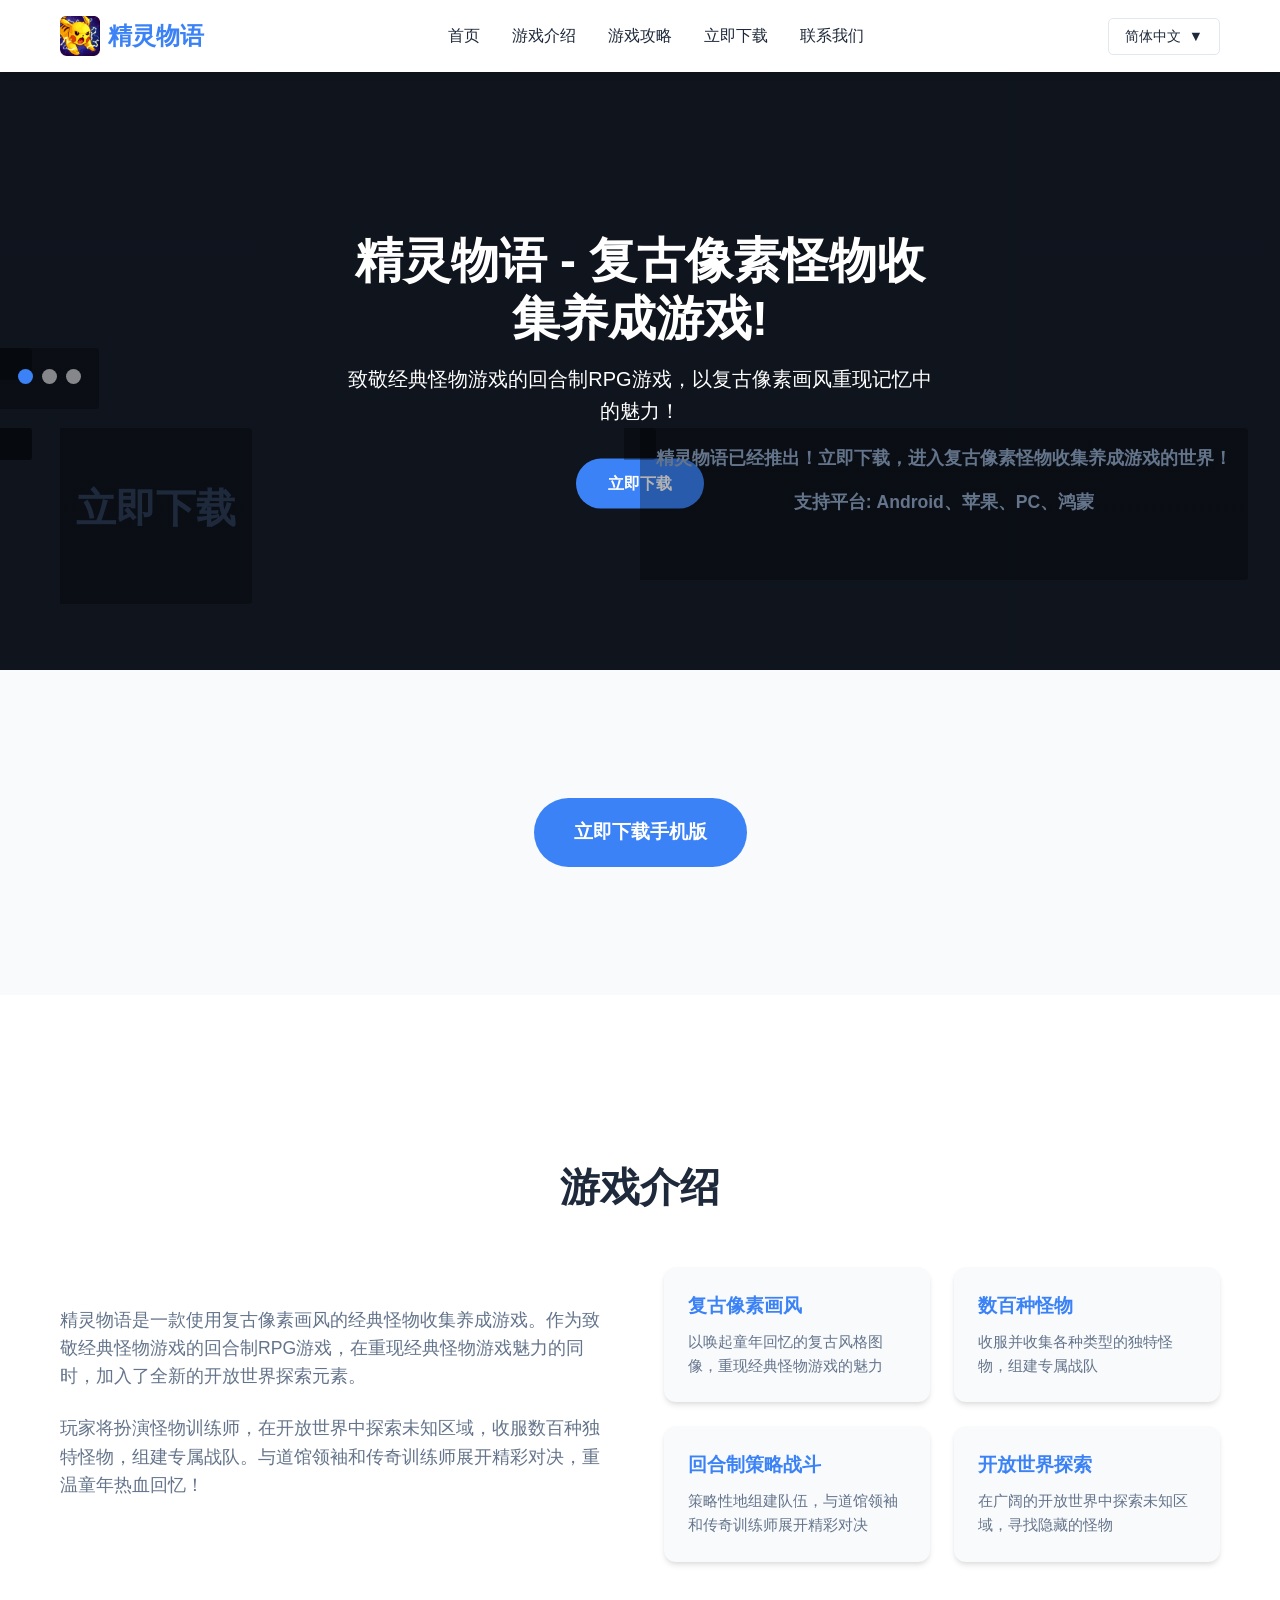
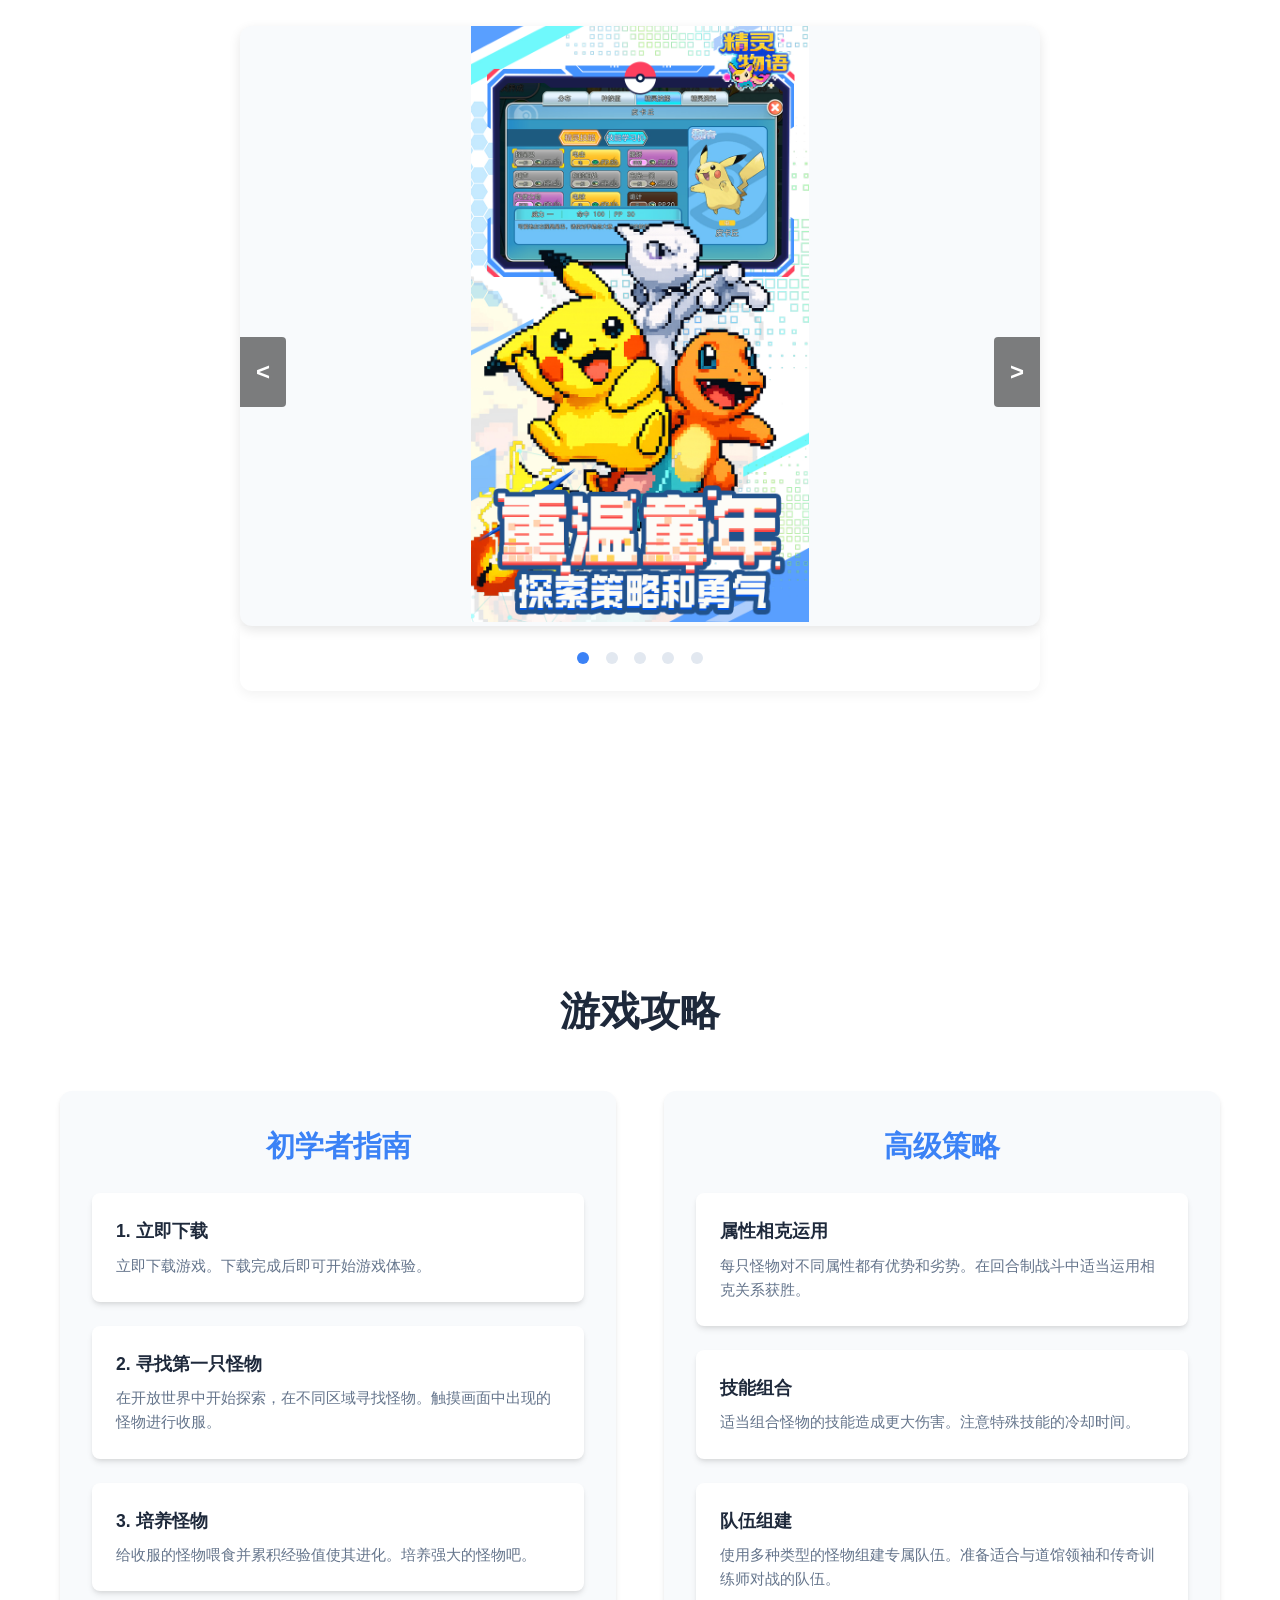
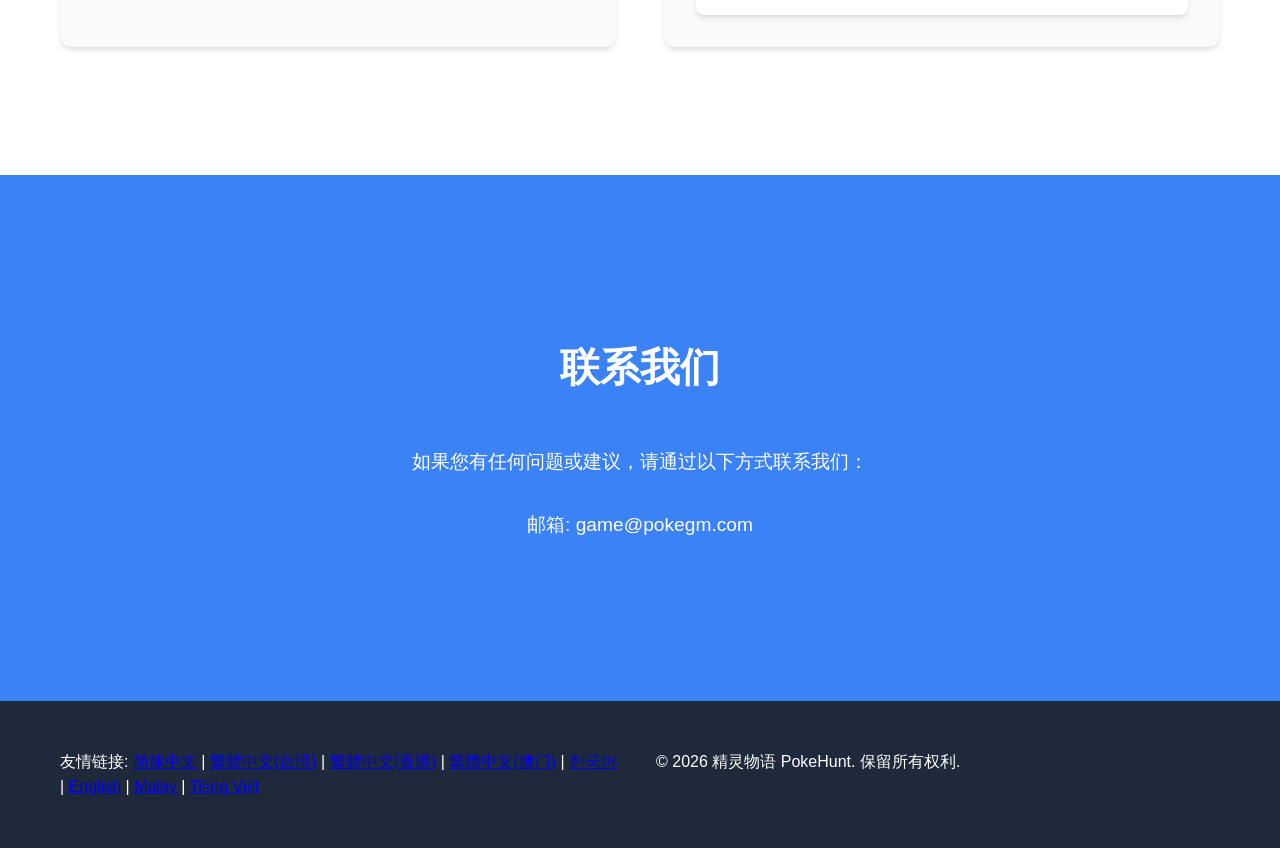
==== index.html @ 8f23a06b "Add files via upload" ====
<!DOCTYPE html>
<html lang="zh-CN">
<head>
    <meta charset="UTF-8">
    <meta name="viewport" content="width=device-width, initial-scale=1.0">
    <title>精灵物语 - 复古像素怪物收集养成游戏 | PokeHunt</title>
    <meta name="description" content="精灵物语(PokeHunt) - 使用复古像素画风的经典怪物收集养成游戏！一款致敬经典的回合制RPG游戏，玩家将扮演怪物训练师，在开放世界中探索未知，收服数百种独特怪物，打造专属战队，并与道馆领袖和传奇训练师展开精彩对决，重温童年热血回忆！">
    <meta name="keywords" content="精灵物语, PokeHunt, 复古像素, 怪物收集, 养成游戏, 开放世界, 道馆, 策略游戏, 游戏攻略, 精灵物语官方网站">
    <meta name="author" content="Pokegm">
    <meta name="robots" content="index, follow">
    <meta property="og:title" content="精灵物语 - 官方网站">
    <meta property="og:description" content="精灵物语(PokeHunt) - 使用复古像素画风的经典怪物收集养成游戏！一款致敬经典的回合制RPG游戏，玩家将扮演怪物训练师，在开放世界中探索未知，收服数百种独特怪物，打造专属战队，并与道馆领袖和传奇训练师展开精彩对决，重温童年热血回忆！">
    <meta property="og:image" content="logo.png">
    <meta property="og:url" content="https://www.pokegm.com">
    <meta property="og:type" content="website">
    <link rel="stylesheet" href="styles.css">
    <link rel="icon" href="logo.png" type="image/png">
</head>
<body>
    <!-- 导航栏 -->
    <nav class="navbar">
        <div class="container">
            <div class="navbar-brand">
            <img src="logo.png" alt="精灵物语 标志" class="logo">
            <h1>精灵物语</h1>
        </div>
            <ul class="navbar-menu">
                <li><a href="#home">首页</a></li>
                <li><a href="#about">游戏介绍</a></li>
                <li><a href="#guide">游戏攻略</a></li>
                <li><a href="#download">立即下载</a></li>
                <li><a href="#contact">联系我们</a></li>
            </ul>
            <div class="language-selector">
                <button onclick="toggleLanguageDropdown()">
                    <span>简体中文</span>
                    <span>▼</span>
                </button>
                <div class="dropdown-content">
                    <a href="https://game.pokegm.com">简体中文</a>
                    <a href="https://taiwan.pokegm.com">繁體中文(台灣)</a>
                    <a href="https://hongkong.pokegm.com">繁體中文(香港)</a>
                    <a href="https://macau.pokegm.com">繁體中文(澳門)</a>
                    <a href="https://korea.pokegm.com">한국어</a>
                    <a href="https://singapore.pokegm.com">English</a>
                    <a href="https://malaysia.pokegm.com">Malay</a>
                    <a href="https://vietnam.pokegm.com">Tiếng Việt</a>
                </div>
            </div>
            <button class="navbar-toggle">
                <span></span>
                <span></span>
                <span></span>
            </button>
        </div>
    </nav>

    <!-- 主横幅 (首页部分) -->
    <section id="home" class="hero">
        <div class="slideshow-container">
            <div class="slide fade">
                <div class="slide-content">
                        <h2>精灵物语 - 复古像素怪物收集养成游戏!</h2>
                        <p>致敬经典怪物游戏的回合制RPG游戏，以复古像素画风重现记忆中的魅力！</p>
                        <a href="https://new.yinyouwl.com/y92.0l108/rxKmUldO6YzewvoRw_1_PA/YBrw.html" class="btn btn-primary">立即下载</a>
                    </div>
            </div>
            <div class="slide fade">
                <div class="slide-content">
                    <h2>开放世界探索与怪物收集!</h2>
                    <p>在广阔的开放世界中探索未知区域，收服数百种独特怪物！</p>
                    <a href="#download" class="btn btn-primary">立即下载</a>
                </div>
            </div>
            <div class="slide fade">
                <div class="slide-content">
                    <h2>挑战道馆领袖与传奇训练师!</h2>
                    <p>组建专属战队，与道馆领袖和传奇训练师展开精彩对决！</p>
                    <a href="#guide" class="btn btn-primary">查看攻略</a>
                </div>
            </div>
            <!-- Next and previous buttons -->
            <a class="prev" onclick="plusSlides(-1)&#10094;</a>
            <a class="next" onclick="plusSlides(1)&#10095;</a>
        </div>
        <!-- The dots/circles -->
        <div style="text-align:center">
            <span class="dot" onclick="currentSlide(1)"></span>
            <span class="dot" onclick="currentSlide(2)"></span>
            <span class="dot" onclick="currentSlide(3)"></span>
        </div>
    </section>

    <!-- 立即下载部分 -->
    <section id="download" class="download">
        <div class="container">
            <h2 class="section-title">立即下载</h2>
            <div class="download-content">
                <div class="download-info">
                    <p>精灵物语已经推出！立即下载，进入复古像素怪物收集养成游戏的世界！</p>
                    <p>支持平台: Android、苹果、PC、鸿蒙</p>

                </div>
                <div class="download-buttons">
                    <a href="https://new.yinyouwl.com/y92.0l108/rxKmUldO6YzewvoRw_1_PA/YBrw.html" class="btn btn-primary btn-large">立即下载手机版</a>
                </div>
            </div>
        </div>
    </section>

    <!-- 游戏介绍部分 -->
    <section id="about" class="about">
        <div class="container">
            <h2 class="section-title">游戏介绍</h2>
            <div class="about-content">
                <div class="about-text">
                    <p>精灵物语是一款使用复古像素画风的经典怪物收集养成游戏。作为致敬经典怪物游戏的回合制RPG游戏，在重现经典怪物游戏魅力的同时，加入了全新的开放世界探索元素。</p>
                    <p>玩家将扮演怪物训练师，在开放世界中探索未知区域，收服数百种独特怪物，组建专属战队。与道馆领袖和传奇训练师展开精彩对决，重温童年热血回忆！</p>
                </div>
                <div class="about-features">
                    <div class="feature">
                        <h3>复古像素画风</h3>
                        <p>以唤起童年回忆的复古风格图像，重现经典怪物游戏的魅力</p>
                    </div>
                    <div class="feature">
                        <h3>数百种怪物</h3>
                        <p>收服并收集各种类型的独特怪物，组建专属战队</p>
                    </div>
                    <div class="feature">
                        <h3>回合制策略战斗</h3>
                        <p>策略性地组建队伍，与道馆领袖和传奇训练师展开精彩对决</p>
                    </div>
                    <div class="feature">
                        <h3>开放世界探索</h3>
                        <p>在广阔的开放世界中探索未知区域，寻找隐藏的怪物</p>
                    </div>
                </div>
            </div>
            <!-- 游戏特色图片幻灯片 -->
            <div class="about-slider">
                <div class="slider-container">
                    <div class="slider-slide fade">
                        <img src="1.jpg" alt="游戏特色图片1" class="slider-image">
                    </div>
                    <div class="slider-slide fade">
                        <img src="2.jpg" alt="游戏特色图片2" class="slider-image">
                    </div>
                    <div class="slider-slide fade">
                        <img src="3f.jpg" alt="游戏特色图片3" class="slider-image">
                    </div>
                    <div class="slider-slide fade">
                        <img src="4.jpg" alt="游戏特色图片4" class="slider-image">
                    </div>
                    <div class="slider-slide fade">
                        <img src="5.jpg" alt="游戏特色图片5" class="slider-image">
                    </div>
                </div>
                <!-- 控制按钮 -->
                <a class="slider-prev" onclick="plusFeatureSlides(-1)">&lt;</a>
                <a class="slider-next" onclick="plusFeatureSlides(1)">&gt;</a>
                <!-- 指示器 -->
                <div class="slider-dots">
                    <span class="slider-dot" onclick="currentFeatureSlide(1)"></span>
                    <span class="slider-dot" onclick="currentFeatureSlide(2)"></span>
                    <span class="slider-dot" onclick="currentFeatureSlide(3)"></span>
                    <span class="slider-dot" onclick="currentFeatureSlide(4)"></span>
                    <span class="slider-dot" onclick="currentFeatureSlide(5)"></span>
                </div>
            </div>
        </div>
    </section>

    <!-- 游戏攻略部分 -->
    <section id="guide" class="guide">
        <div class="container">
            <h2 class="section-title">游戏攻略</h2>
            <div class="guide-content">
                <div class="guide-item">
                    <h3>初学者指南</h3>
                    <div class="guide-steps">
                        <div class="step">
                            <h4>1. 立即下载</h4>
                            <p>立即下载游戏。下载完成后即可开始游戏体验。</p>
                        </div>
                        <div class="step">
                            <h4>2. 寻找第一只怪物</h4>
                            <p>在开放世界中开始探索，在不同区域寻找怪物。触摸画面中出现的怪物进行收服。</p>
                        </div>
                        <div class="step">
                            <h4>3. 培养怪物</h4>
                            <p>给收服的怪物喂食并累积经验值使其进化。培养强大的怪物吧。</p>
                        </div>
                    </div>
                </div>
                <div class="guide-item">
                    <h3>高级策略</h3>
                    <div class="guide-tips">
                    <div class="tip">
                        <h4>属性相克运用</h4>
                        <p>每只怪物对不同属性都有优势和劣势。在回合制战斗中适当运用相克关系获胜。</p>
                    </div>
                    <div class="tip">
                        <h4>技能组合</h4>
                        <p>适当组合怪物的技能造成更大伤害。注意特殊技能的冷却时间。</p>
                    </div>
                    <div class="tip">
                        <h4>队伍组建</h4>
                        <p>使用多种类型的怪物组建专属队伍。准备适合与道馆领袖和传奇训练师对战的队伍。</p>
                    </div>
                </div>
                </div>
            </div>
        </div>
    </section>

    <!-- 联系我们部分 -->
    <section id="contact" class="contact">
        <div class="container">
            <h2 class="section-title">联系我们</h2>
            <div class="contact-content">
                <div class="contact-info">
                    <p>如果您有任何问题或建议，请通过以下方式联系我们：</p>
                    <p>邮箱: game@pokegm.com</p>
                </div>
            </div>
        </div>
    </section>

    <!-- 页脚 -->
    <footer class="footer">
        <div class="container">
            <div class="footer-content">
                <div class="friend-links">
                    <span>友情链接: </span>
                    <a href="https://game.pokegm.com">简体中文</a> | 
                    <a href="https://taiwan.pokegm.com">繁體中文(台湾)</a> | 
                    <a href="https://hongkong.pokegm.com">繁體中文(香港)</a> | 
                    <a href="https://macau.pokegm.com">繁體中文(澳门)</a> | 
                    <a href="https://korea.pokegm.com">한국어</a> | 
                    <a href="https://singapore.pokegm.com">English</a> | 
                    <a href="https://malaysia.pokegm.com">Malay</a> | 
                    <a href="https://vietnam.pokegm.com">Tiếng Việt</a>
                </div>
                <p>&copy; 2026 精灵物语 PokeHunt. 保留所有权利.</p>
            </div>
        </div>
    </footer>

    <script>
    // 轮播图脚本
    let slideIndex = 1;
    showSlides(slideIndex);

    function plusSlides(n) {
        showSlides(slideIndex += n);
    }

    function currentSlide(n) {
        showSlides(slideIndex = n);
    }

    function showSlides(n) {
        let i;
        let slides = document.getElementsByClassName("slide");
        let dots = document.getElementsByClassName("dot");
        if (n > slides.length) {slideIndex = 1}
        if (n < 1) {slideIndex = slides.length}
        for (i = 0; i < slides.length; i++) {
            slides[i].style.display = "none";
        }
        for (i = 0; i < dots.length; i++) {
            dots[i].className = dots[i].className.replace(" active", "");
        }
        slides[slideIndex-1].style.display = "block";
        dots[slideIndex-1].className += " active";
    }

    // 游戏特色图片轮播脚本
    let featureSlideIndex = 1;
    showFeatureSlides(featureSlideIndex);

    function plusFeatureSlides(n) {
        showFeatureSlides(featureSlideIndex += n);
    }

    function currentFeatureSlide(n) {
        showFeatureSlides(featureSlideIndex = n);
    }

    function showFeatureSlides(n) {
        let i;
        let slides = document.getElementsByClassName("slider-slide");
        let dots = document.getElementsByClassName("slider-dot");
        if (n > slides.length) {featureSlideIndex = 1}
        if (n < 1) {featureSlideIndex = slides.length}
        for (i = 0; i < slides.length; i++) {
            slides[i].style.display = "none";
        }
        for (i = 0; i < dots.length; i++) {
            dots[i].className = dots[i].className.replace(" active", "");
        }
        slides[featureSlideIndex-1].style.display = "block";
        dots[featureSlideIndex-1].className += " active";
    }

    // 导航栏响应式菜单
    document.querySelector('.navbar-toggle').addEventListener('click', function() {
        document.querySelector('.navbar-menu').classList.toggle('active');
    });

    // 语言选择器下拉菜单
    function toggleLanguageDropdown() {
        document.querySelector('.language-selector').classList.toggle('active');
    }

    // 点击页面其他地方关闭语言选择器
    window.addEventListener('click', function(event) {
        if (!event.target.closest('.language-selector')) {
            document.querySelector('.language-selector').classList.remove('active');
        }
    });
    </script>
---- styles.css ----
/* 기본 스타일 초기화 */
* {
    margin: 0;
    padding: 0;
    box-sizing: border-box;
}

/* 색상 변수 정의 */
:root {
    --primary-color: #3b82f6;
    --primary-dark: #2563eb;
    --secondary-color: #64748b;
    --light-color: #f8fafc;
    --dark-color: #1e293b;
    --white-color: #ffffff;
    --gray-color: #e2e8f0;
    --shadow: 0 4px 6px -1px rgba(0, 0, 0, 0.1), 0 2px 4px -1px rgba(0, 0, 0, 0.06);
    --shadow-lg: 0 10px 15px -3px rgba(0, 0, 0, 0.1), 0 4px 6px -2px rgba(0, 0, 0, 0.05);
}

/* 기본 레이아웃 */
body {
    font-family: 'Noto Sans KR', -apple-system, BlinkMacSystemFont, 'Segoe UI', Roboto, Oxygen, Ubuntu, Cantarell, sans-serif;
    line-height: 1.6;
    color: var(--dark-color);
    background-color: var(--light-color);
}

.container {
    max-width: 1200px;
    margin: 0 auto;
    padding: 0 20px;
}

/* 네비게이션 바 스타일 */
.navbar {
    background-color: var(--white-color);
    box-shadow: var(--shadow);
    position: fixed;
    top: 0;
    left: 0;
    right: 0;
    z-index: 1000;
    transition: all 0.3s ease;
}

.navbar .container {
    display: flex;
    justify-content: space-between;
    align-items: center;
    padding: 1rem 20px;
}

.navbar-brand {
    display: flex;
    align-items: center;
    gap: 0.5rem;
}

.navbar-brand .logo {
    height: 40px;
    width: auto;
}

.navbar-brand h1 {
    font-size: 1.5rem;
    font-weight: 700;
    color: var(--primary-color);
}

.navbar-menu {
    display: flex;
    list-style: none;
    gap: 2rem;
}

.navbar-menu a {
    text-decoration: none;
    color: var(--dark-color);
    font-weight: 500;
    transition: color 0.3s ease;
}

.navbar-menu a:hover {
    color: var(--primary-color);
}

.navbar-toggle {
    display: none;
    background: none;
    border: none;
    cursor: pointer;
    padding: 0.5rem;
}

.navbar-toggle span {
    display: block;
    width: 25px;
    height: 3px;
    background-color: var(--dark-color);
    margin: 5px 0;
    transition: all 0.3s ease;
}

/* 영웅 영역 (슬라이드쇼) */
.hero {
    margin-top: 70px;
    position: relative;
    height: 600px;
    overflow: hidden;
    background-color: var(--dark-color);
}

.slideshow-container {
    position: relative;
    width: 100%;
    height: 100%;
}

.slide {
    display: none;
    width: 100%;
    height: 100%;
    position: relative;
}

.slide:nth-child(1) {
    background: linear-gradient(rgba(0, 0, 0, 0.5), rgba(0, 0, 0, 0.5)), url('https://via.placeholder.com/1200x600/3b82f6/ffffff?text=포케헌트+게임+배너+1') center/cover no-repeat;
}

.slide:nth-child(2) {
    background: linear-gradient(rgba(0, 0, 0, 0.5), rgba(0, 0, 0, 0.5)), url('https://via.placeholder.com/1200x600/6366f1/ffffff?text=포케헌트+게임+배너+2') center/cover no-repeat;
}

.slide:nth-child(3) {
    background: linear-gradient(rgba(0, 0, 0, 0.5), rgba(0, 0, 0, 0.5)), url('https://via.placeholder.com/1200x600/8b5cf6/ffffff?text=포케헌트+게임+배너+3') center/cover no-repeat;
}

.slide-content {
    position: absolute;
    top: 50%;
    left: 50%;
    transform: translate(-50%, -50%);
    text-align: center;
    color: var(--white-color);
    max-width: 800px;
    padding: 0 20px;
}

.slide-content h2 {
    font-size: 3rem;
    font-weight: 700;
    margin-bottom: 1rem;
    line-height: 1.2;
}

.slide-content p {
    font-size: 1.25rem;
    margin-bottom: 2rem;
}

/* 버튼 스타일 */
.btn {
    display: inline-block;
    padding: 0.75rem 2rem;
    border-radius: 50px;
    font-weight: 600;
    text-decoration: none;
    transition: all 0.3s ease;
    cursor: pointer;
    border: none;
    font-size: 1rem;
}

.btn-primary {
    background-color: var(--primary-color);
    color: var(--white-color);
}

.btn-primary:hover {
    background-color: var(--primary-dark);
    transform: translateY(-2px);
    box-shadow: var(--shadow-lg);
}

/* 슬라이드 제어 버튼 */
.prev, .next {
    cursor: pointer;
    position: absolute;
    top: 50%;
    width: auto;
    padding: 16px;
    margin-top: -22px;
    color: white;
    font-weight: bold;
    font-size: 18px;
    transition: 0.6s ease;
    border-radius: 0 3px 3px 0;
    user-select: none;
    background-color: rgba(0, 0, 0, 0.3);
}

.next {
    right: 0;
    border-radius: 3px 0 0 3px;
}

.prev:hover, .next:hover {
    background-color: rgba(0, 0, 0, 0.8);
}

/* 슬라이드 인디케이터 */
.dot {
    cursor: pointer;
    height: 15px;
    width: 15px;
    margin: 0 2px;
    background-color: rgba(255, 255, 255, 0.5);
    border-radius: 50%;
    display: inline-block;
    transition: background-color 0.6s ease;
    margin-top: -50px;
    position: relative;
    z-index: 10;
}

.active, .dot:hover {
    background-color: var(--primary-color);
}

/* 페이드 인 애니메이션 */
.fade {
    animation-name: fade;
    animation-duration: 1.5s;
}

@keyframes fade {
    from {opacity: .4}
    to {opacity: 1}
}

/* 섹션 제목 */
.section-title {
    text-align: center;
    font-size: 2.5rem;
    font-weight: 700;
    color: var(--dark-color);
    margin-bottom: 3rem;
    padding-top: 2rem;
}

/* 게임 소개 영역 */
.about {
    padding: 8rem 0;
    background-color: var(--white-color);
}

.about-content {
    display: grid;
    grid-template-columns: 1fr 1fr;
    gap: 3rem;
    align-items: center;
}

.about-text p {
    font-size: 1.1rem;
    margin-bottom: 1.5rem;
    color: var(--secondary-color);
}

.about-features {
    display: grid;
    grid-template-columns: 1fr 1fr;
    gap: 1.5rem;
}

.feature {
    background-color: var(--light-color);
    padding: 1.5rem;
    border-radius: 12px;
    box-shadow: var(--shadow);
    transition: transform 0.3s ease, box-shadow 0.3s ease;
}

.feature:hover {
    transform: translateY(-5px);
    box-shadow: var(--shadow-lg);
}

.feature h3 {
    color: var(--primary-color);
    margin-bottom: 0.5rem;
    font-size: 1.2rem;
}

.feature p {
    color: var(--secondary-color);
    font-size: 0.95rem;
}

/* 게임 특색 이미지 슬라이드쇼 */
.about-slider {
    margin-top: 4rem;
    position: relative;
    width: 100%;
    max-width: 800px;
    margin-left: auto;
    margin-right: auto;
}

.slider-container {
    position: relative;
    width: 100%;
    height: auto;
    max-height: 600px;
    overflow: hidden;
    border-radius: 12px;
    box-shadow: 0 4px 12px rgba(0, 0, 0, 0.1);
    background-color: var(--light-color);
    display: flex;
    align-items: center;
    justify-content: center;
}

.slider-slide {
    display: none;
    width: 100%;
    height: auto;
}

.slider-image {
    width: 100%;
    height: auto;
    object-fit: contain;
    transition: transform 0.5s ease;
    max-height: 600px;
}

.slider-slide:hover .slider-image {
    transform: scale(1.02);
}

/* 슬라이드 제어 버튼 -扁平化设计 */
.slider-prev, .slider-next {
    cursor: pointer;
    position: absolute;
    top: 50%;
    width: auto;
    padding: 16px;
    margin-top: -22px;
    color: var(--white-color);
    font-weight: bold;
    font-size: 24px;
    transition: 0.3s ease;
    user-select: none;
    background-color: rgba(0, 0, 0, 0.5);
    border: none;
    border-radius: 0 4px 4px 0;
    outline: none;
}

.slider-next {
    right: 0;
    border-radius: 4px 0 0 4px;
}

.slider-prev:hover, .slider-next:hover {
    background-color: rgba(0, 0, 0, 0.7);
}

/* 인디케이터 -扁平化设计 */
.slider-dots {
    text-align: center;
    padding: 20px;
    background-color: var(--white-color);
    border-radius: 0 0 12px 12px;
    box-shadow: 0 4px 12px rgba(0, 0, 0, 0.05);
}

.slider-dot {
    cursor: pointer;
    height: 12px;
    width: 12px;
    margin: 0 6px;
    background-color: var(--gray-color);
    border-radius: 50%;
    display: inline-block;
    transition: background-color 0.3s ease;
}

.slider-dot.active, .slider-dot:hover {
    background-color: var(--primary-color);
}
/* 예약 영역 */
.download {
    padding: 8rem 0;
    background-color: var(--light-color);
}

.download-content {
    text-align: center;
    max-width: 800px;
    margin: 0 auto;
}

.download-info {
    margin-bottom: 3rem;
}

.download-info p {
    font-size: 1.1rem;
    color: var(--secondary-color);
    margin-bottom: 1rem;
    line-height: 1.6;
}

.download-buttons {
    display: flex;
    gap: 2rem;
    justify-content: center;
    flex-wrap: wrap;
}

.btn-large {
    padding: 1.2rem 2.5rem;
    font-size: 1.2rem;
}

/* 게임 가이드 영역 */
.guide {
    padding: 8rem 0;
    background-color: var(--white-color);
}

.guide-content {
    display: grid;
    grid-template-columns: 1fr 1fr;
    gap: 3rem;
}

.guide-item {
    background-color: var(--light-color);
    padding: 2rem;
    border-radius: 12px;
    box-shadow: var(--shadow);
}

.guide-item h3 {
    color: var(--primary-color);
    margin-bottom: 1.5rem;
    font-size: 1.8rem;
    text-align: center;
}

.guide-steps, .guide-tips {
    display: flex;
    flex-direction: column;
    gap: 1.5rem;
}

.step, .tip {
    background-color: var(--white-color);
    padding: 1.5rem;
    border-radius: 8px;
    box-shadow: var(--shadow);
}

.step h4, .tip h4 {
    color: var(--dark-color);
    margin-bottom: 0.5rem;
    font-size: 1.1rem;
}

.step p, .tip p {
    color: var(--secondary-color);
    font-size: 0.95rem;
}

/* 연락 정보 영역 */
.contact {
    padding: 8rem 0;
    background-color: var(--primary-color);
    color: var(--white-color);
    text-align: center;
}

.contact .section-title {
    color: var(--white-color);
}

.contact-info p {
    font-size: 1.2rem;
    margin-bottom: 2rem;
}

.contact-email {
    display: inline-block;
    font-size: 1.5rem;
    font-weight: 600;
    color: var(--white-color);
    text-decoration: none;
    background-color: rgba(255, 255, 255, 0.2);
    padding: 1rem 2rem;
    border-radius: 50px;
    transition: all 0.3s ease;
}

.contact-email:hover {
    background-color: rgba(255, 255, 255, 0.3);
    transform: translateY(-2px);
    box-shadow: var(--shadow-lg);
}

/* 푸터 스타일 */
.footer {
    background-color: var(--dark-color);
    color: var(--white-color);
    padding: 3rem 0 1rem;
}

.footer-content {
    display: grid;
    grid-template-columns: repeat(auto-fit, minmax(200px, 1fr));
    gap: 2rem;
    margin-bottom: 2rem;
}

.footer-logo {
    display: flex;
    align-items: center;
    gap: 0.5rem;
    margin-bottom: 1rem;
}

.footer-logo .logo {
    height: 40px;
    width: auto;
}

.footer-logo h3 {
    font-size: 1.5rem;
    font-weight: 700;
    color: var(--white-color);
}

.footer-links {
    display: flex;
    flex-direction: column;
    gap: 0.5rem;
}

.footer-links a {
    color: rgba(255, 255, 255, 0.7);
    text-decoration: none;
    transition: color 0.3s ease;
}

.footer-links a:hover {
    color: var(--primary-color);
}

.footer-copyright {
    text-align: center;
    padding-top: 2rem;
    border-top: 1px solid rgba(255, 255, 255, 0.1);
    color: rgba(255, 255, 255, 0.5);
    font-size: 0.9rem;
}

/* 반응형 디자인 */
@media (max-width: 1024px) {
    .about-content,
    .guide-content {
        grid-template-columns: 1fr;
    }
    
    .slide-content h2 {
        font-size: 2.5rem;
    }
}

@media (max-width: 768px) {
    .navbar-menu {
        position: fixed;
        top: 70px;
        left: -100%;
        flex-direction: column;
        background-color: var(--white-color);
        width: 100%;
        text-align: center;
        transition: 0.3s;
        box-shadow: var(--shadow-lg);
        padding: 2rem 0;
    }
    
    .navbar-menu.active {
        left: 0;
    }
    
    .navbar-toggle {
        display: block;
    }
    
    .hero {
        height: 500px;
        margin-top: 70px;
    }
    
    .slide-content h2 {
        font-size: 2rem;
    }
    
    .slide-content p {
        font-size: 1rem;
    }
    
    .section-title {
        font-size: 2rem;
    }
    
    .about,
    .gallery,
    .guide,
    .contact {
        padding: 6rem 0;
    }
    
    .about-features {
        grid-template-columns: 1fr;
    }
    
    .gallery-grid {
        grid-template-columns: repeat(auto-fit, minmax(250px, 1fr));
        gap: 1.5rem;
    }
    
    /* 슬라이드 반응형 디자인 */
    .slider-container {
        max-height: 400px;
    }
    
    .slider-image {
        max-height: 400px;
    }
    
    .slider-prev, .slider-next {
        font-size: 20px;
        padding: 12px;
    }
    
    .slider-dot {
        height: 10px;
        width: 10px;
    }
}

@media (max-width: 480px) {
    .navbar-brand h1 {
        font-size: 1.2rem;
    }
    
    /* 작은 화면에서의 슬라이드 반응형 디자인 */
    .slider-container {
        max-height: 300px;
    }
    
    .slider-image {
        max-height: 300px;
    }
    
    .slider-prev, .slider-next {
        font-size: 18px;
        padding: 10px;
    }
    
    .slider-dots {
        padding: 15px;
    }
    
    .slider-dot {
        height: 8px;
        width: 8px;
        margin: 0 4px;
    }
    
    .hero {
        height: 400px;
    }
    
    .slide-content h2 {
        font-size: 1.5rem;
    }
    
    .btn {
        padding: 0.6rem 1.5rem;
        font-size: 0.9rem;
    }
    
    .section-title {
        font-size: 1.8rem;
    }
    
    .about,
    .gallery,
    .guide,
    .contact {
        padding: 5rem 0;
    }
    
    .contact-email {
        font-size: 1.2rem;
        padding: 0.8rem 1.5rem;
    }
}

/* 语言选择器样式 */
.language-selector {
    position: relative;
    display: inline-block;
}

.language-selector button {
    background-color: transparent;
    color: var(--dark-color);
    border: 1px solid var(--gray-color);
    padding: 0.5rem 1rem;
    border-radius: 5px;
    cursor: pointer;
    display: flex;
    align-items: center;
    gap: 0.5rem;
    font-size: 0.9rem;
    transition: all 0.3s ease;
}

.language-selector button:hover {
    background-color: var(--light-color);
    border-color: var(--primary-color);
}

.language-selector .dropdown-content {
    display: none;
    position: absolute;
    right: 0;
    background-color: var(--white-color);
    min-width: 200px;
    box-shadow: var(--shadow-lg);
    border-radius: 5px;
    z-index: 1001;
    margin-top: 0.5rem;
}

.language-selector .dropdown-content a {
    color: var(--dark-color);
    padding: 0.75rem 1rem;
    text-decoration: none;
    display: block;
    font-size: 0.9rem;
    transition: all 0.3s ease;
}

.language-selector .dropdown-content a:hover {
    background-color: var(--light-color);
    color: var(--primary-color);
}

.language-selector.active .dropdown-content {
    display: block;
}

/* 移动端语言选择器样式 */
@media (max-width: 768px) {
    .language-selector {
        margin-bottom: 1rem;
    }
    
    .language-selector .dropdown-content {
        position: static;
        min-width: 100%;
        box-shadow: none;
        border: 1px solid var(--gray-color);
    }
}
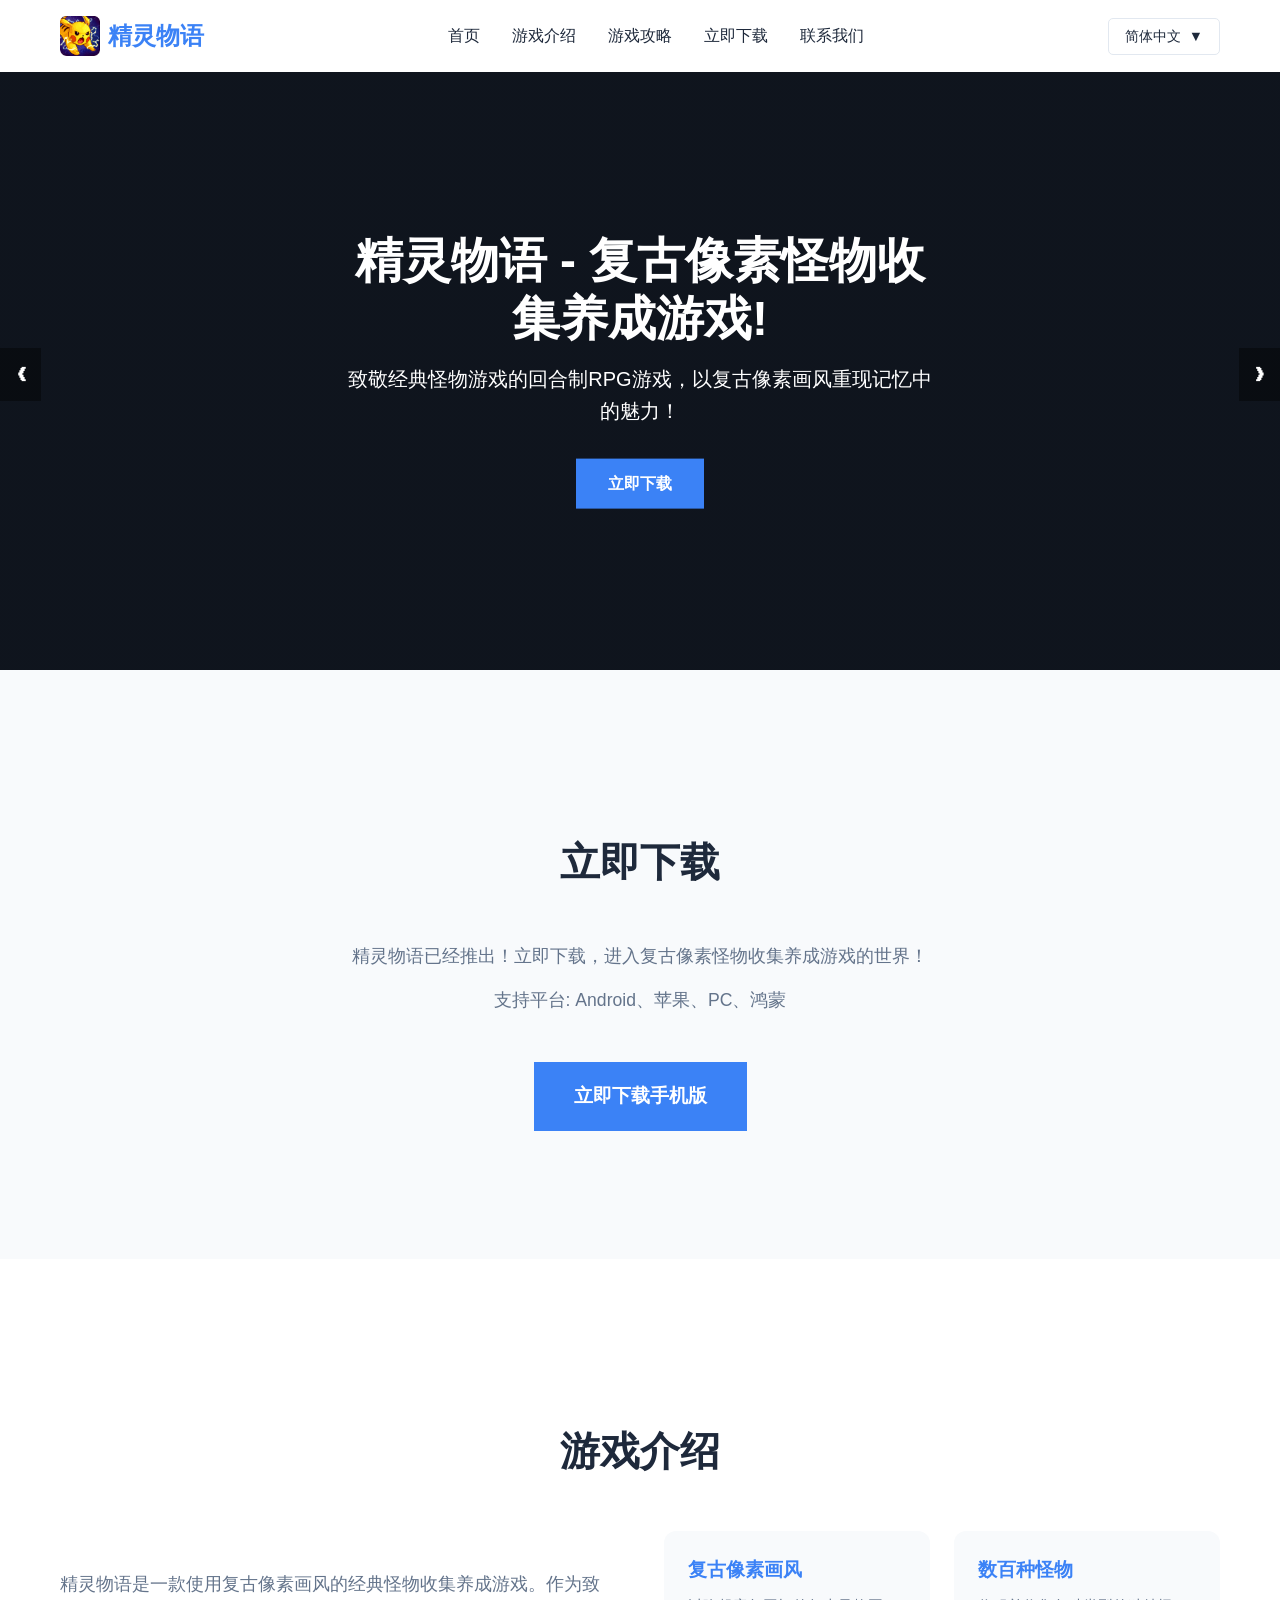
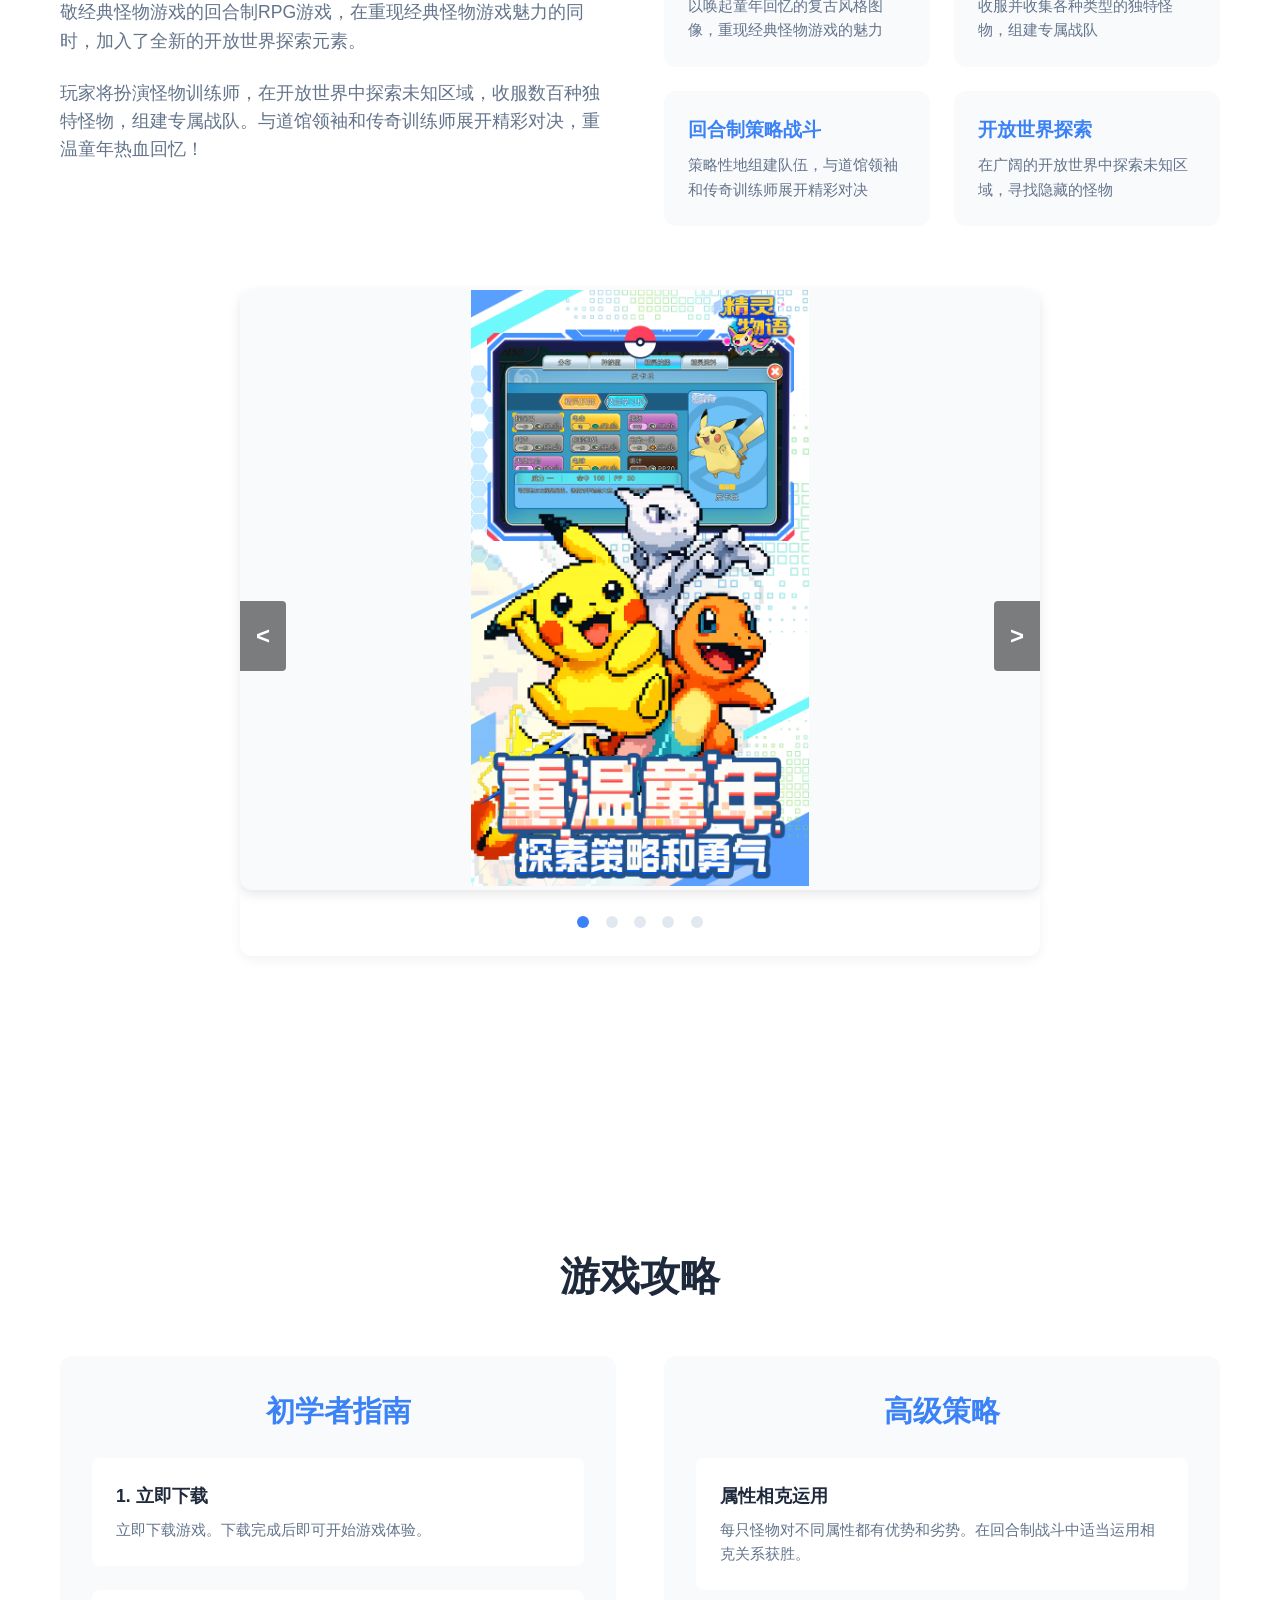
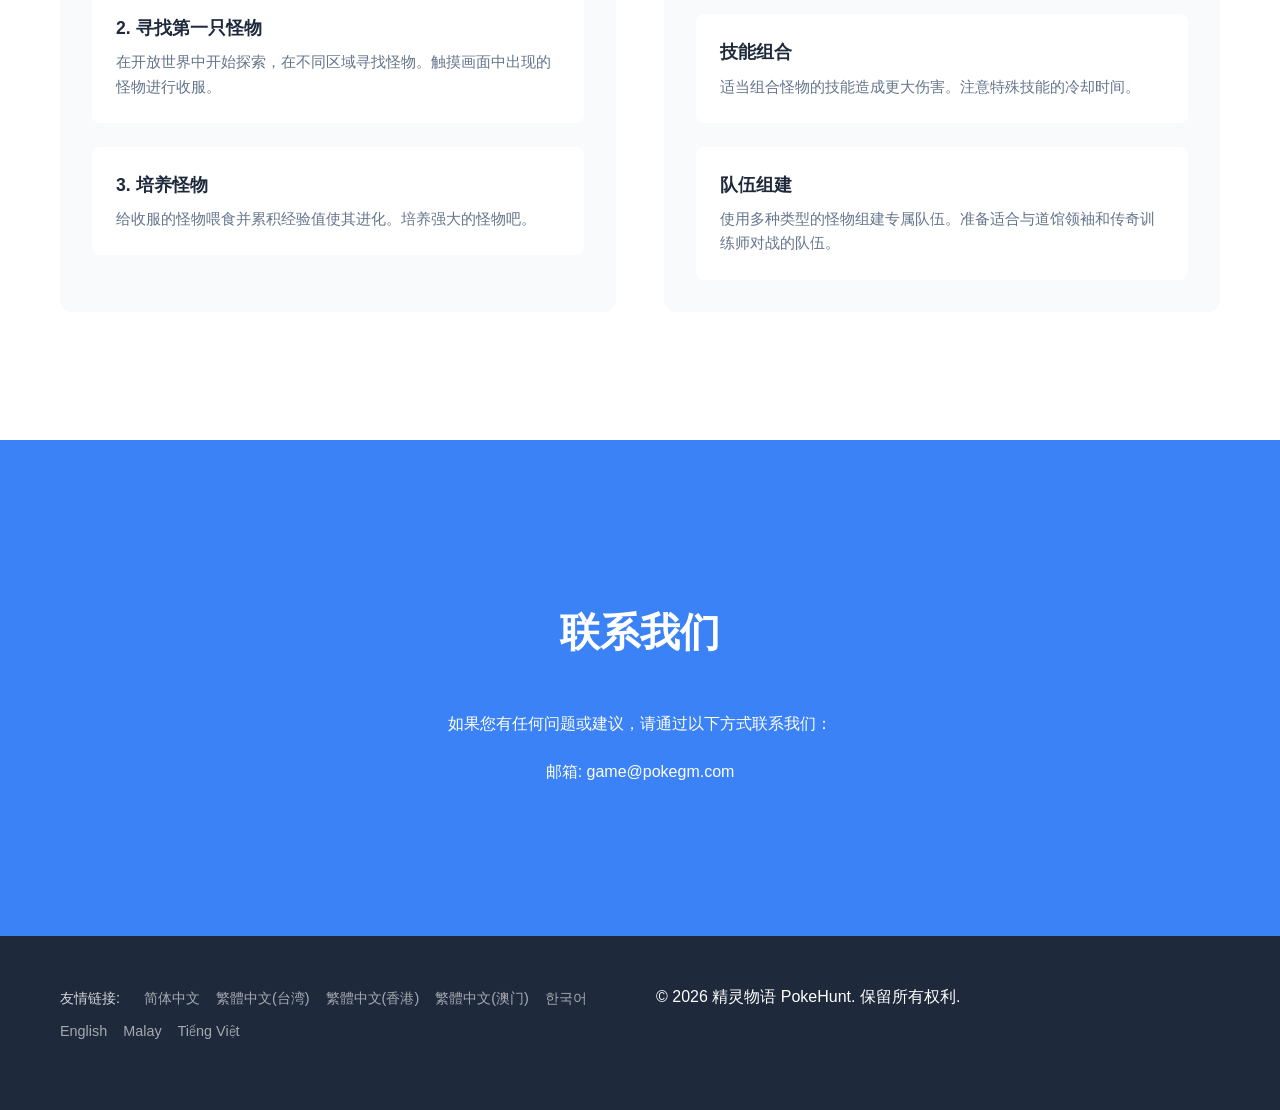
==== commit 1b79f3fc: "Add files via upload" ====
--- a/index.html
+++ b/index.html
@@ -60,10 +60,10 @@
         <div class="slideshow-container">
             <div class="slide fade">
                 <div class="slide-content">
-                        <h2>精灵物语 - 复古像素怪物收集养成游戏!</h2>
-                        <p>致敬经典怪物游戏的回合制RPG游戏，以复古像素画风重现记忆中的魅力！</p>
-                        <a href="https://new.yinyouwl.com/y92.0l108/rxKmUldO6YzewvoRw_1_PA/YBrw.html" class="btn btn-primary">立即下载</a>
-                    </div>
+                    <h2>精灵物语 - 复古像素怪物收集养成游戏!</h2>
+                    <p>致敬经典怪物游戏的回合制RPG游戏，以复古像素画风重现记忆中的魅力！</p>
+                    <a href="https://new.yinyouwl.com/y92.0l108/rxKmUldO6YzewvoRw_1_PA/YBrw.html" class="btn btn-primary">立即下载</a>
+                </div>
             </div>
             <div class="slide fade">
                 <div class="slide-content">
@@ -80,8 +80,8 @@
                 </div>
             </div>
             <!-- Next and previous buttons -->
-            <a class="prev" onclick="plusSlides(-1)&#10094;</a>
-            <a class="next" onclick="plusSlides(1)&#10095;</a>
+            <a class="prev" onclick="plusSlides(-1)">&#10094;</a>
+            <a class="next" onclick="plusSlides(1)">&#10095;</a>
         </div>
         <!-- The dots/circles -->
         <div style="text-align:center">
@@ -232,13 +232,13 @@
             <div class="footer-content">
                 <div class="friend-links">
                     <span>友情链接: </span>
-                    <a href="https://game.pokegm.com">简体中文</a> | 
-                    <a href="https://taiwan.pokegm.com">繁體中文(台湾)</a> | 
-                    <a href="https://hongkong.pokegm.com">繁體中文(香港)</a> | 
-                    <a href="https://macau.pokegm.com">繁體中文(澳门)</a> | 
-                    <a href="https://korea.pokegm.com">한국어</a> | 
-                    <a href="https://singapore.pokegm.com">English</a> | 
-                    <a href="https://malaysia.pokegm.com">Malay</a> | 
+                    <a href="https://game.pokegm.com">简体中文</a>
+                    <a href="https://taiwan.pokegm.com">繁體中文(台湾)</a>
+                    <a href="https://hongkong.pokegm.com">繁體中文(香港)</a>
+                    <a href="https://macau.pokegm.com">繁體中文(澳门)</a>
+                    <a href="https://korea.pokegm.com">한국어</a>
+                    <a href="https://singapore.pokegm.com">English</a>
+                    <a href="https://malaysia.pokegm.com">Malay</a>
                     <a href="https://vietnam.pokegm.com">Tiếng Việt</a>
                 </div>
                 <p>&copy; 2026 精灵物语 PokeHunt. 保留所有权利.</p>
--- a/styles.css
+++ b/styles.css
@@ -14,8 +14,8 @@
     --dark-color: #1e293b;
     --white-color: #ffffff;
     --gray-color: #e2e8f0;
-    --shadow: 0 4px 6px -1px rgba(0, 0, 0, 0.1), 0 2px 4px -1px rgba(0, 0, 0, 0.06);
-    --shadow-lg: 0 10px 15px -3px rgba(0, 0, 0, 0.1), 0 4px 6px -2px rgba(0, 0, 0, 0.05);
+    --shadow: none;
+    --shadow-lg: none;
 }
 
 /* 기본 레이아웃 */
@@ -35,13 +35,12 @@
 /* 네비게이션 바 스타일 */
 .navbar {
     background-color: var(--white-color);
-    box-shadow: var(--shadow);
     position: fixed;
     top: 0;
     left: 0;
     right: 0;
     z-index: 1000;
-    transition: all 0.3s ease;
+    transition: background-color 0.3s ease;
 }
 
 .navbar .container {
@@ -163,10 +162,9 @@
 .btn {
     display: inline-block;
     padding: 0.75rem 2rem;
-    border-radius: 50px;
+    border-radius: 0;
     font-weight: 600;
     text-decoration: none;
-    transition: all 0.3s ease;
     cursor: pointer;
     border: none;
     font-size: 1rem;
@@ -175,12 +173,11 @@
 .btn-primary {
     background-color: var(--primary-color);
     color: var(--white-color);
+    transition: background-color 0.3s ease;
 }
 
 .btn-primary:hover {
     background-color: var(--primary-dark);
-    transform: translateY(-2px);
-    box-shadow: var(--shadow-lg);
 }
 
 /* 슬라이드 제어 버튼 */
@@ -189,39 +186,40 @@
     position: absolute;
     top: 50%;
     width: auto;
-    padding: 16px;
+    padding: 12px 16px;
     margin-top: -22px;
     color: white;
     font-weight: bold;
     font-size: 18px;
-    transition: 0.6s ease;
-    border-radius: 0 3px 3px 0;
+    transition: background-color 0.3s ease;
+    border-radius: 0;
     user-select: none;
-    background-color: rgba(0, 0, 0, 0.3);
+    background-color: rgba(0, 0, 0, 0.4);
+    border: none;
 }
 
 .next {
     right: 0;
-    border-radius: 3px 0 0 3px;
 }
 
 .prev:hover, .next:hover {
-    background-color: rgba(0, 0, 0, 0.8);
+    background-color: rgba(0, 0, 0, 0.6);
 }
 
 /* 슬라이드 인디케이터 */
 .dot {
     cursor: pointer;
-    height: 15px;
-    width: 15px;
-    margin: 0 2px;
-    background-color: rgba(255, 255, 255, 0.5);
+    height: 12px;
+    width: 12px;
+    margin: 0 4px;
+    background-color: rgba(255, 255, 255, 0.6);
     border-radius: 50%;
     display: inline-block;
-    transition: background-color 0.6s ease;
+    transition: background-color 0.3s ease;
     margin-top: -50px;
     position: relative;
     z-index: 10;
+    border: none;
 }
 
 .active, .dot:hover {
@@ -489,26 +487,25 @@
 }
 
 .contact-info p {
-    font-size: 1.2rem;
-    margin-bottom: 2rem;
+    font-size: 1rem;
+    margin-bottom: 1.5rem;
+    line-height: 1.5;
 }
 
 .contact-email {
     display: inline-block;
-    font-size: 1.5rem;
+    font-size: 1.1rem;
     font-weight: 600;
     color: var(--white-color);
     text-decoration: none;
     background-color: rgba(255, 255, 255, 0.2);
-    padding: 1rem 2rem;
+    padding: 0.8rem 1.5rem;
     border-radius: 50px;
-    transition: all 0.3s ease;
+    transition: background-color 0.3s ease;
 }
 
 .contact-email:hover {
     background-color: rgba(255, 255, 255, 0.3);
-    transform: translateY(-2px);
-    box-shadow: var(--shadow-lg);
 }
 
 /* 푸터 스타일 */
@@ -543,10 +540,31 @@
     color: var(--white-color);
 }
 
-.footer-links {
+.friend-links {
     display: flex;
-    flex-direction: column;
-    gap: 0.5rem;
+    align-items: center;
+    flex-wrap: wrap;
+    gap: 0.2rem 1rem;
+    margin-bottom: 1rem;
+}
+
+.friend-links span {
+    color: rgba(255, 255, 255, 0.8);
+    font-size: 0.9rem;
+    margin-right: 0.5rem;
+}
+
+.friend-links a {
+    color: rgba(255, 255, 255, 0.6);
+    text-decoration: none;
+    font-size: 0.9rem;
+    padding: 0.2rem 0;
+    position: relative;
+    transition: color 0.3s ease;
+}
+
+.friend-links a:hover {
+    color: var(--primary-color);
 }
 
 .footer-links a {
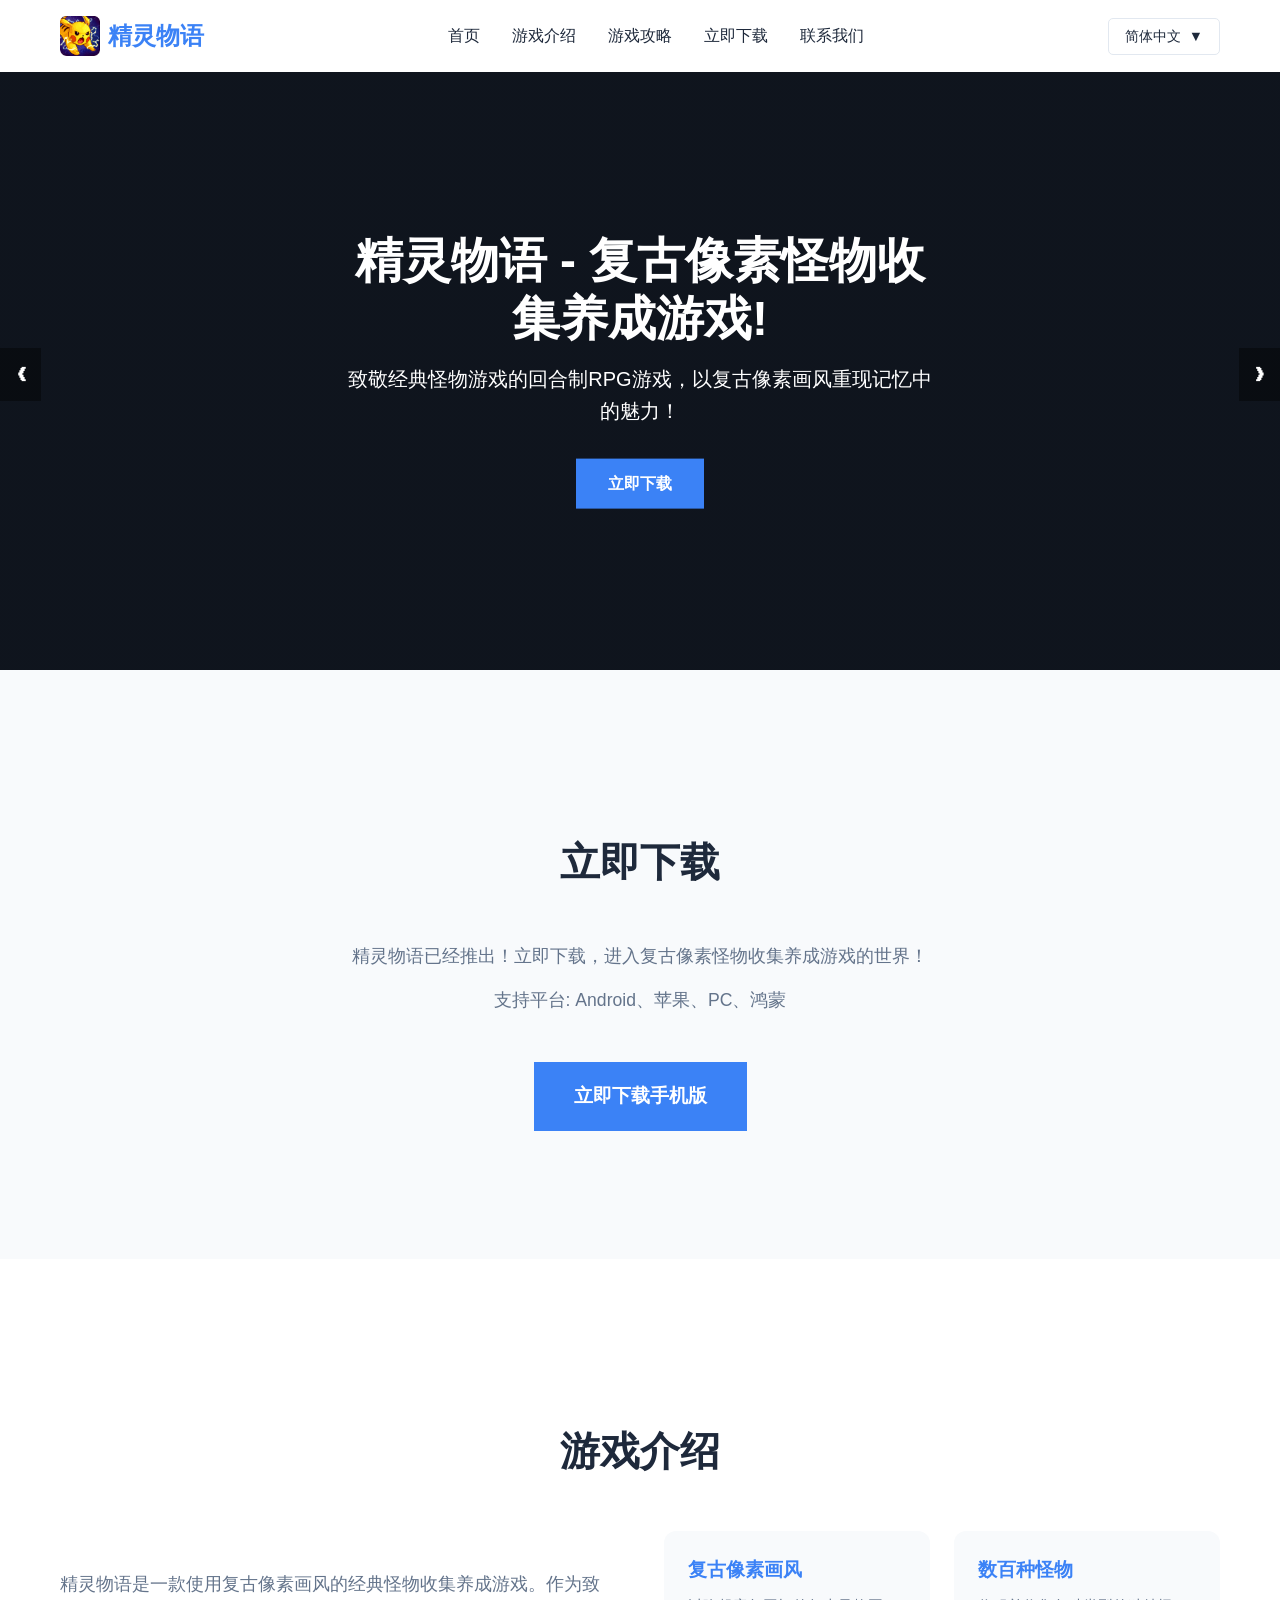
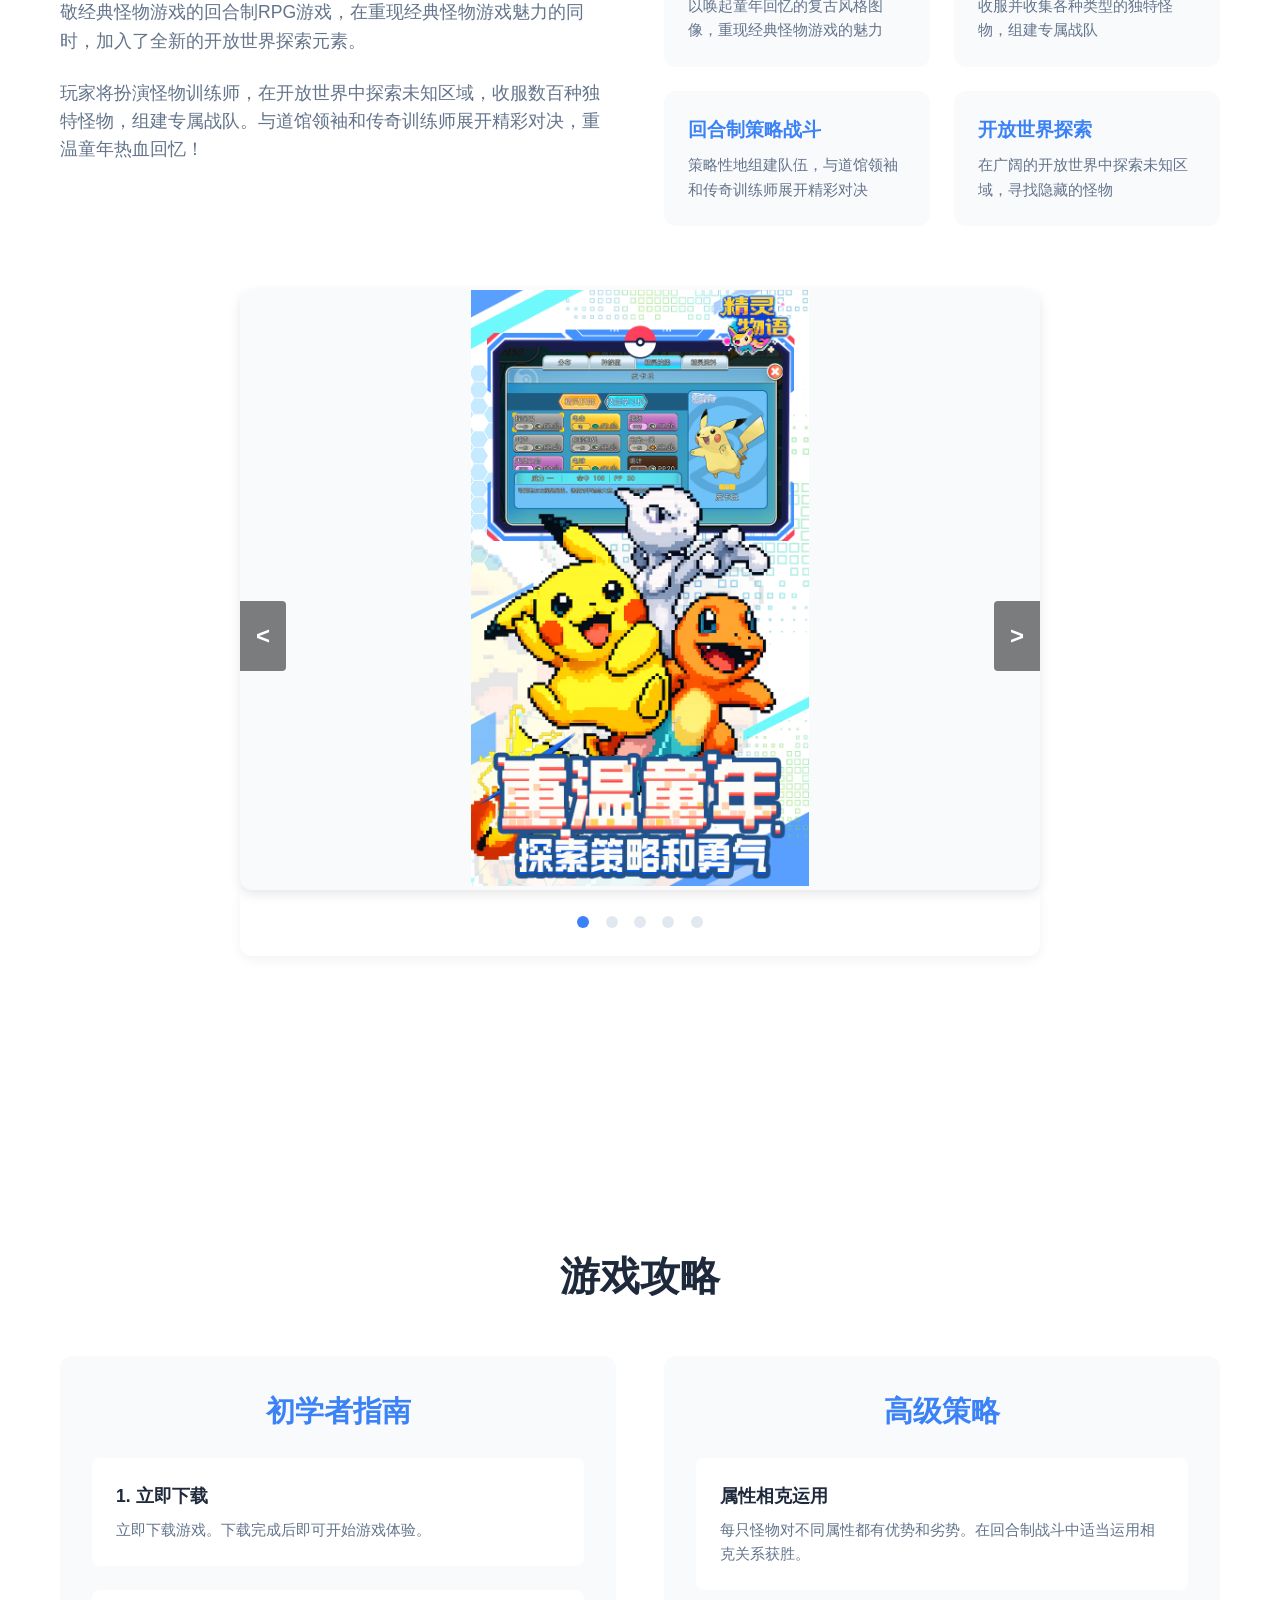
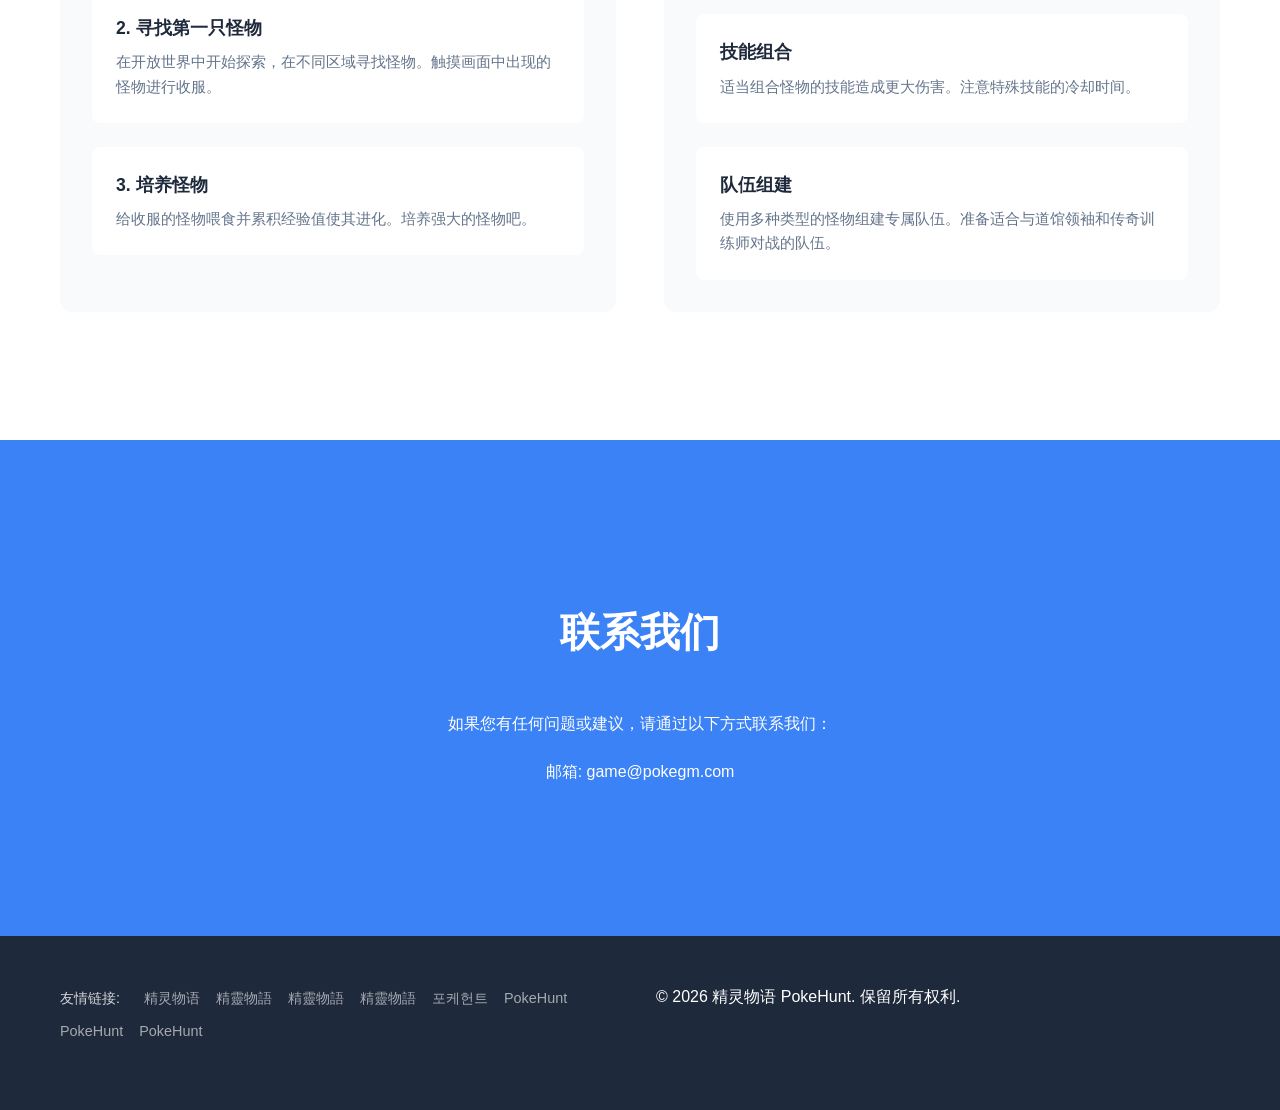
==== commit 8bcd2c32: "Add files via upload" ====
--- a/index.html
+++ b/index.html
@@ -232,14 +232,14 @@
             <div class="footer-content">
                 <div class="friend-links">
                     <span>友情链接: </span>
-                    <a href="https://game.pokegm.com">简体中文</a>
-                    <a href="https://taiwan.pokegm.com">繁體中文(台湾)</a>
-                    <a href="https://hongkong.pokegm.com">繁體中文(香港)</a>
-                    <a href="https://macau.pokegm.com">繁體中文(澳门)</a>
-                    <a href="https://korea.pokegm.com">한국어</a>
-                    <a href="https://singapore.pokegm.com">English</a>
-                    <a href="https://malaysia.pokegm.com">Malay</a>
-                    <a href="https://vietnam.pokegm.com">Tiếng Việt</a>
+                    <a href="https://game.pokegm.com">精灵物语</a>
+                    <a href="https://taiwan.pokegm.com">精靈物語</a>
+                    <a href="https://hongkong.pokegm.com">精靈物語</a>
+                    <a href="https://macau.pokegm.com">精靈物語</a>
+                    <a href="https://korea.pokegm.com">포케헌트</a>
+                    <a href="https://singapore.pokegm.com">PokeHunt</a>
+                    <a href="https://malaysia.pokegm.com">PokeHunt</a>
+                    <a href="https://vietnam.pokegm.com">PokeHunt</a>
                 </div>
                 <p>&copy; 2026 精灵物语 PokeHunt. 保留所有权利.</p>
             </div>
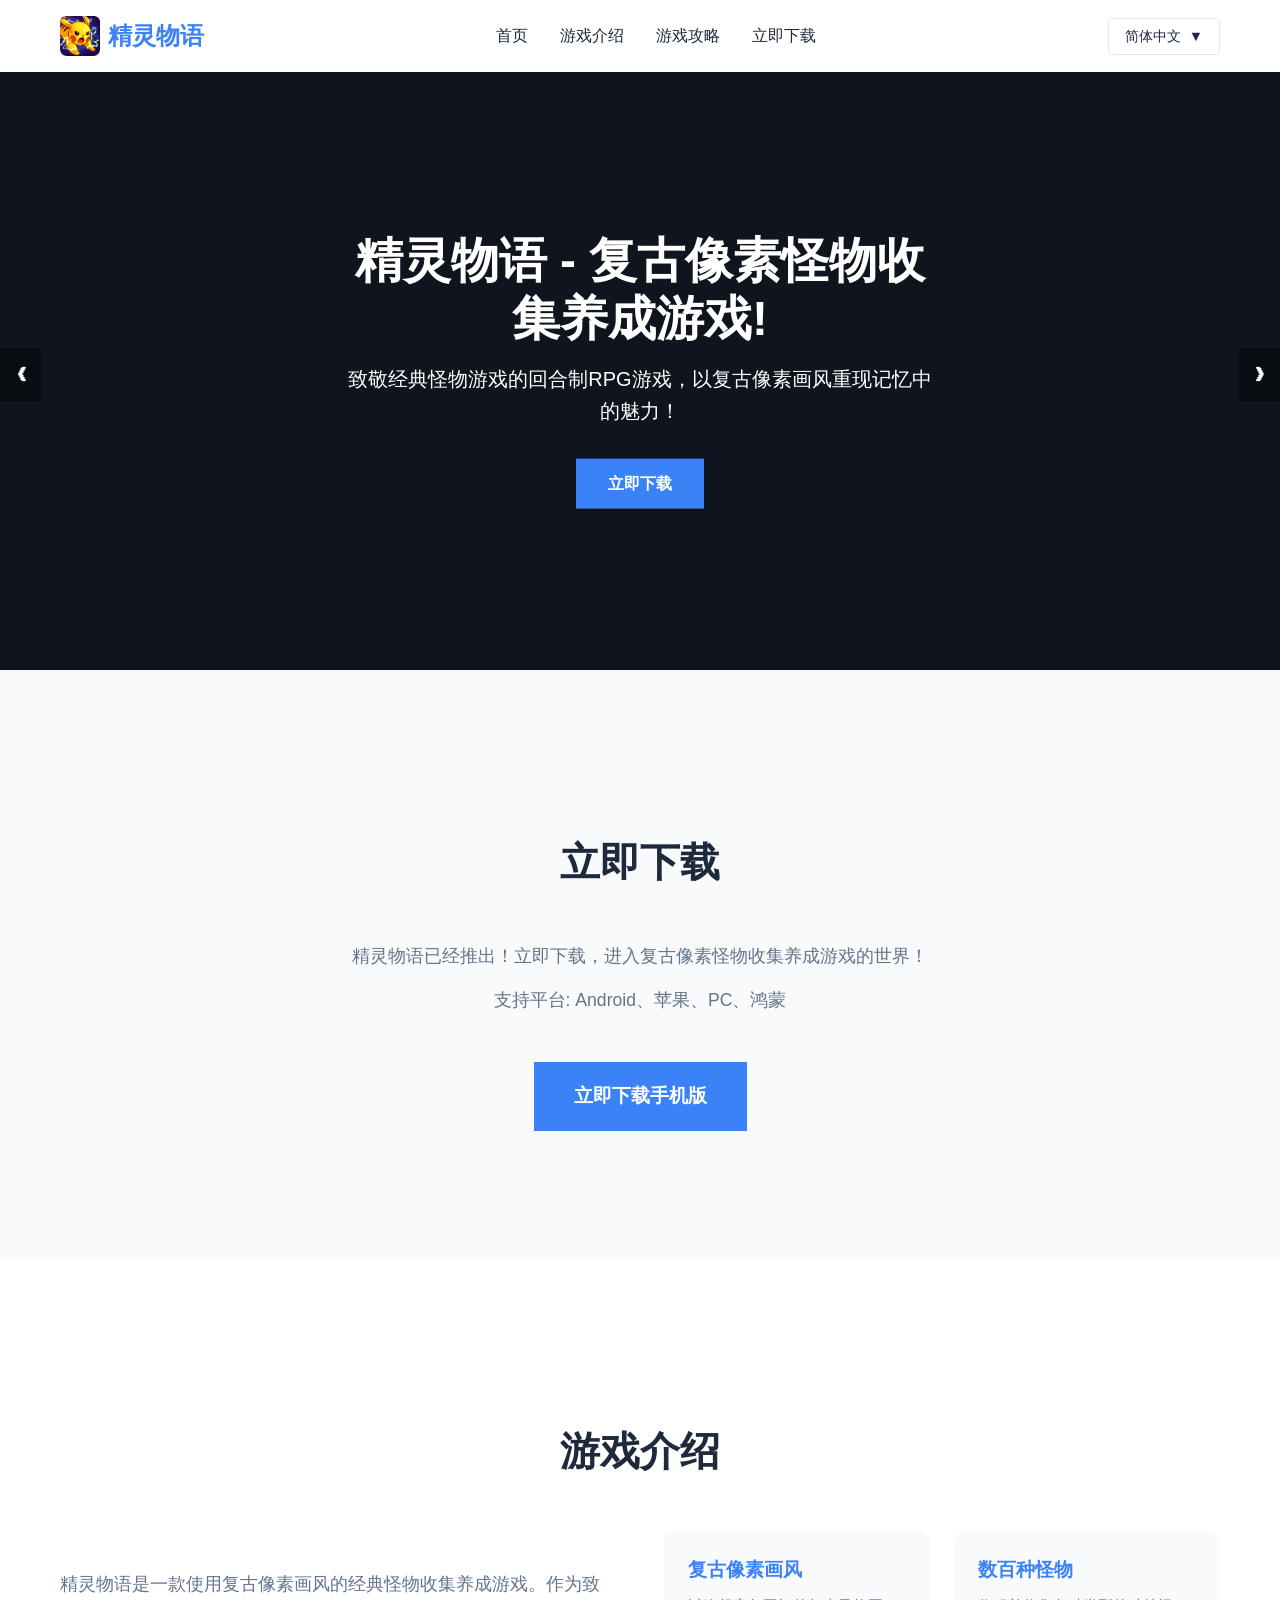
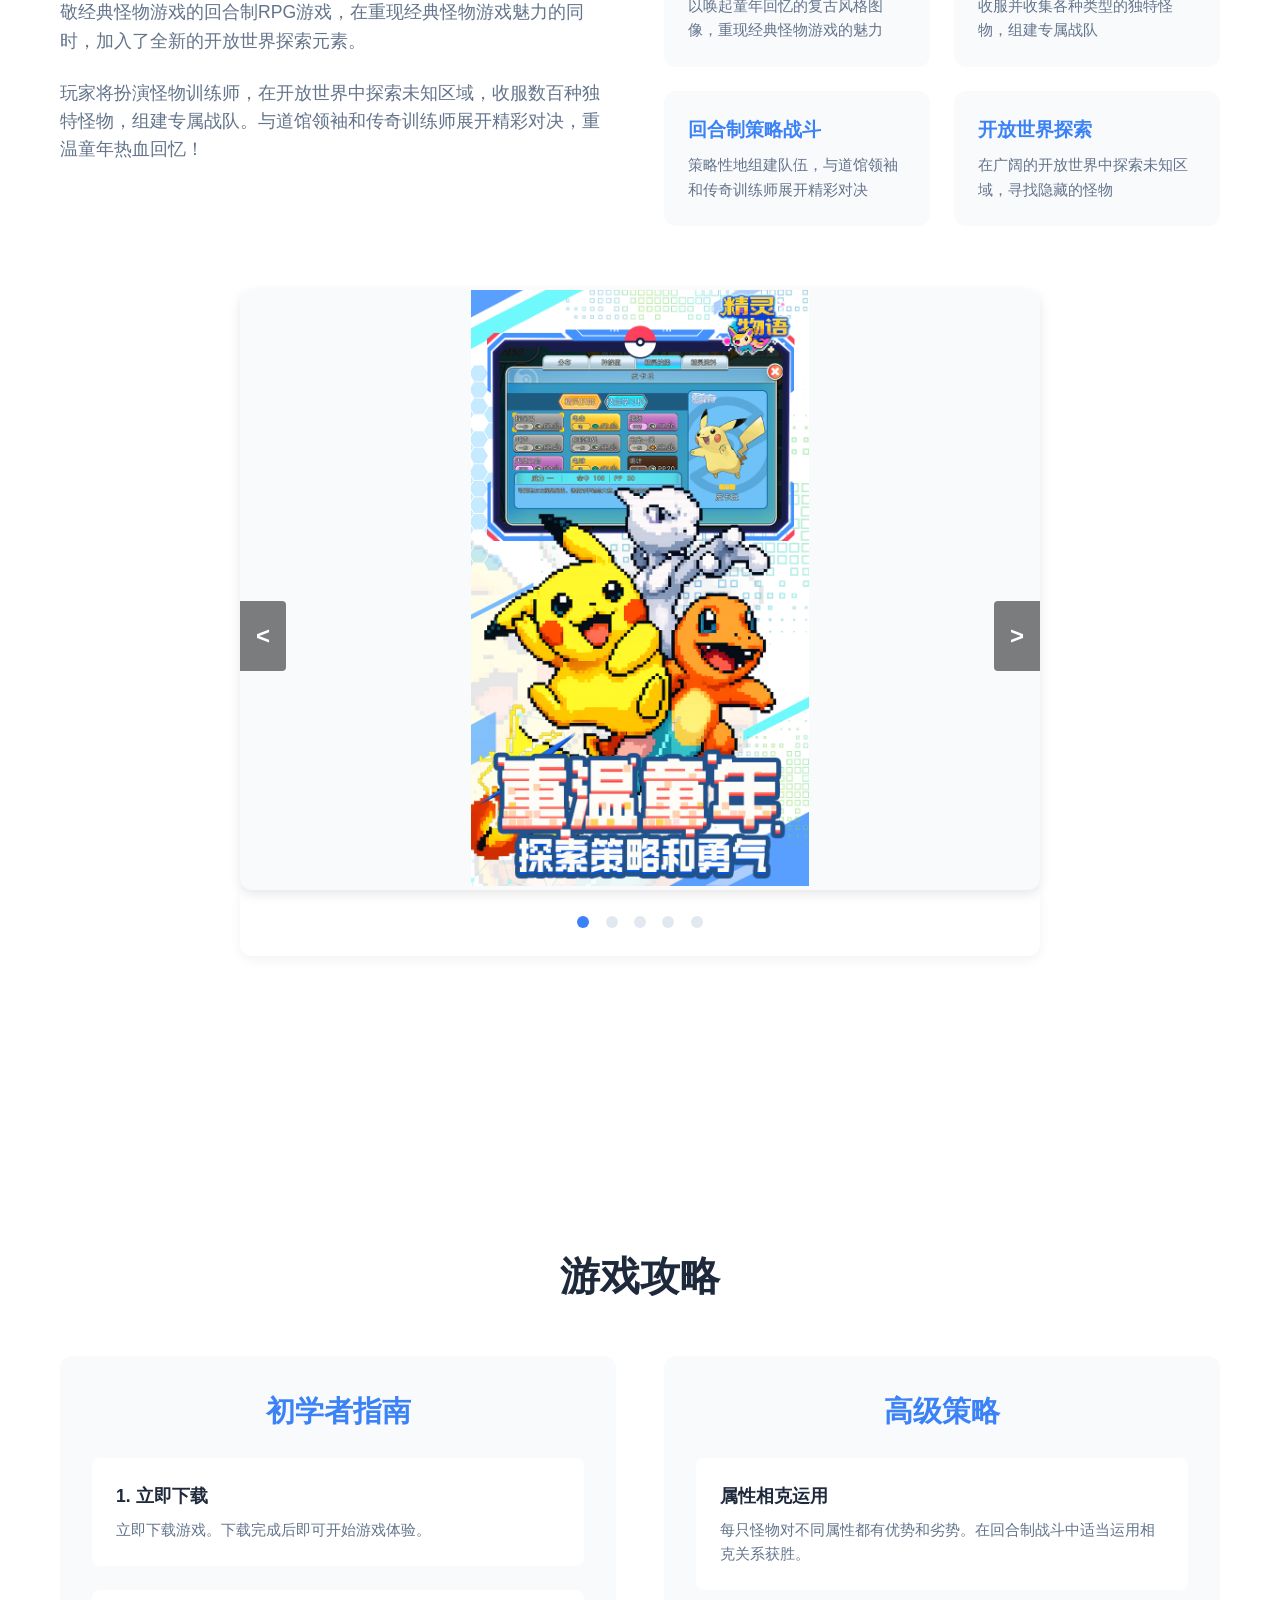
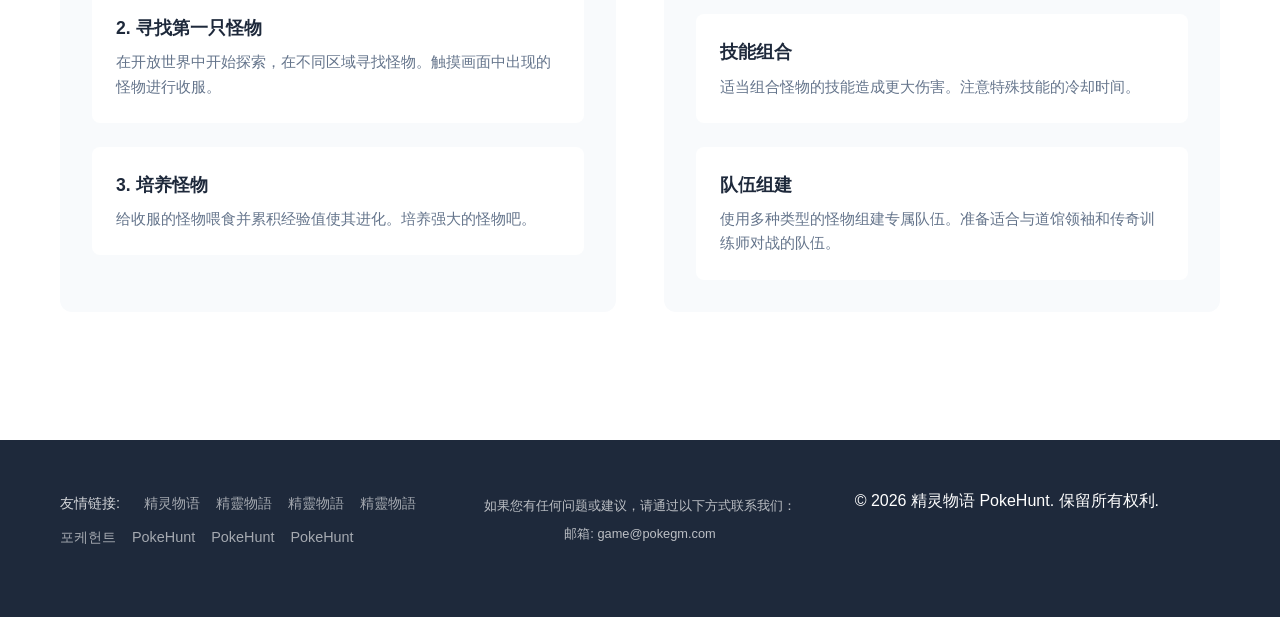
==== commit ec9877cf: "Add files via upload" ====
--- a/index.html
+++ b/index.html
@@ -29,7 +29,6 @@
                 <li><a href="#about">游戏介绍</a></li>
                 <li><a href="#guide">游戏攻略</a></li>
                 <li><a href="#download">立即下载</a></li>
-                <li><a href="#contact">联系我们</a></li>
             </ul>
             <div class="language-selector">
                 <button onclick="toggleLanguageDropdown()">
@@ -213,18 +212,7 @@
         </div>
     </section>
 
-    <!-- 联系我们部分 -->
-    <section id="contact" class="contact">
-        <div class="container">
-            <h2 class="section-title">联系我们</h2>
-            <div class="contact-content">
-                <div class="contact-info">
-                    <p>如果您有任何问题或建议，请通过以下方式联系我们：</p>
-                    <p>邮箱: game@pokegm.com</p>
-                </div>
-            </div>
-        </div>
-    </section>
+
 
     <!-- 页脚 -->
     <footer class="footer">
@@ -241,6 +229,10 @@
                     <a href="https://malaysia.pokegm.com">PokeHunt</a>
                     <a href="https://vietnam.pokegm.com">PokeHunt</a>
                 </div>
+                <div class="footer-contact">
+                    <p>如果您有任何问题或建议，请通过以下方式联系我们：</p>
+                    <p>邮箱: game@pokegm.com</p>
+                </div>
                 <p>&copy; 2026 精灵物语 PokeHunt. 保留所有权利.</p>
             </div>
         </div>
--- a/styles.css
+++ b/styles.css
@@ -567,6 +567,17 @@
     color: var(--primary-color);
 }
 
+.footer-contact {
+    margin-bottom: 1rem;
+}
+
+.footer-contact p {
+    font-size: 0.8rem;
+    color: rgba(255, 255, 255, 0.7);
+    margin: 0.5rem 0;
+    text-align: center;
+}
+
 .footer-links a {
     color: rgba(255, 255, 255, 0.7);
     text-decoration: none;
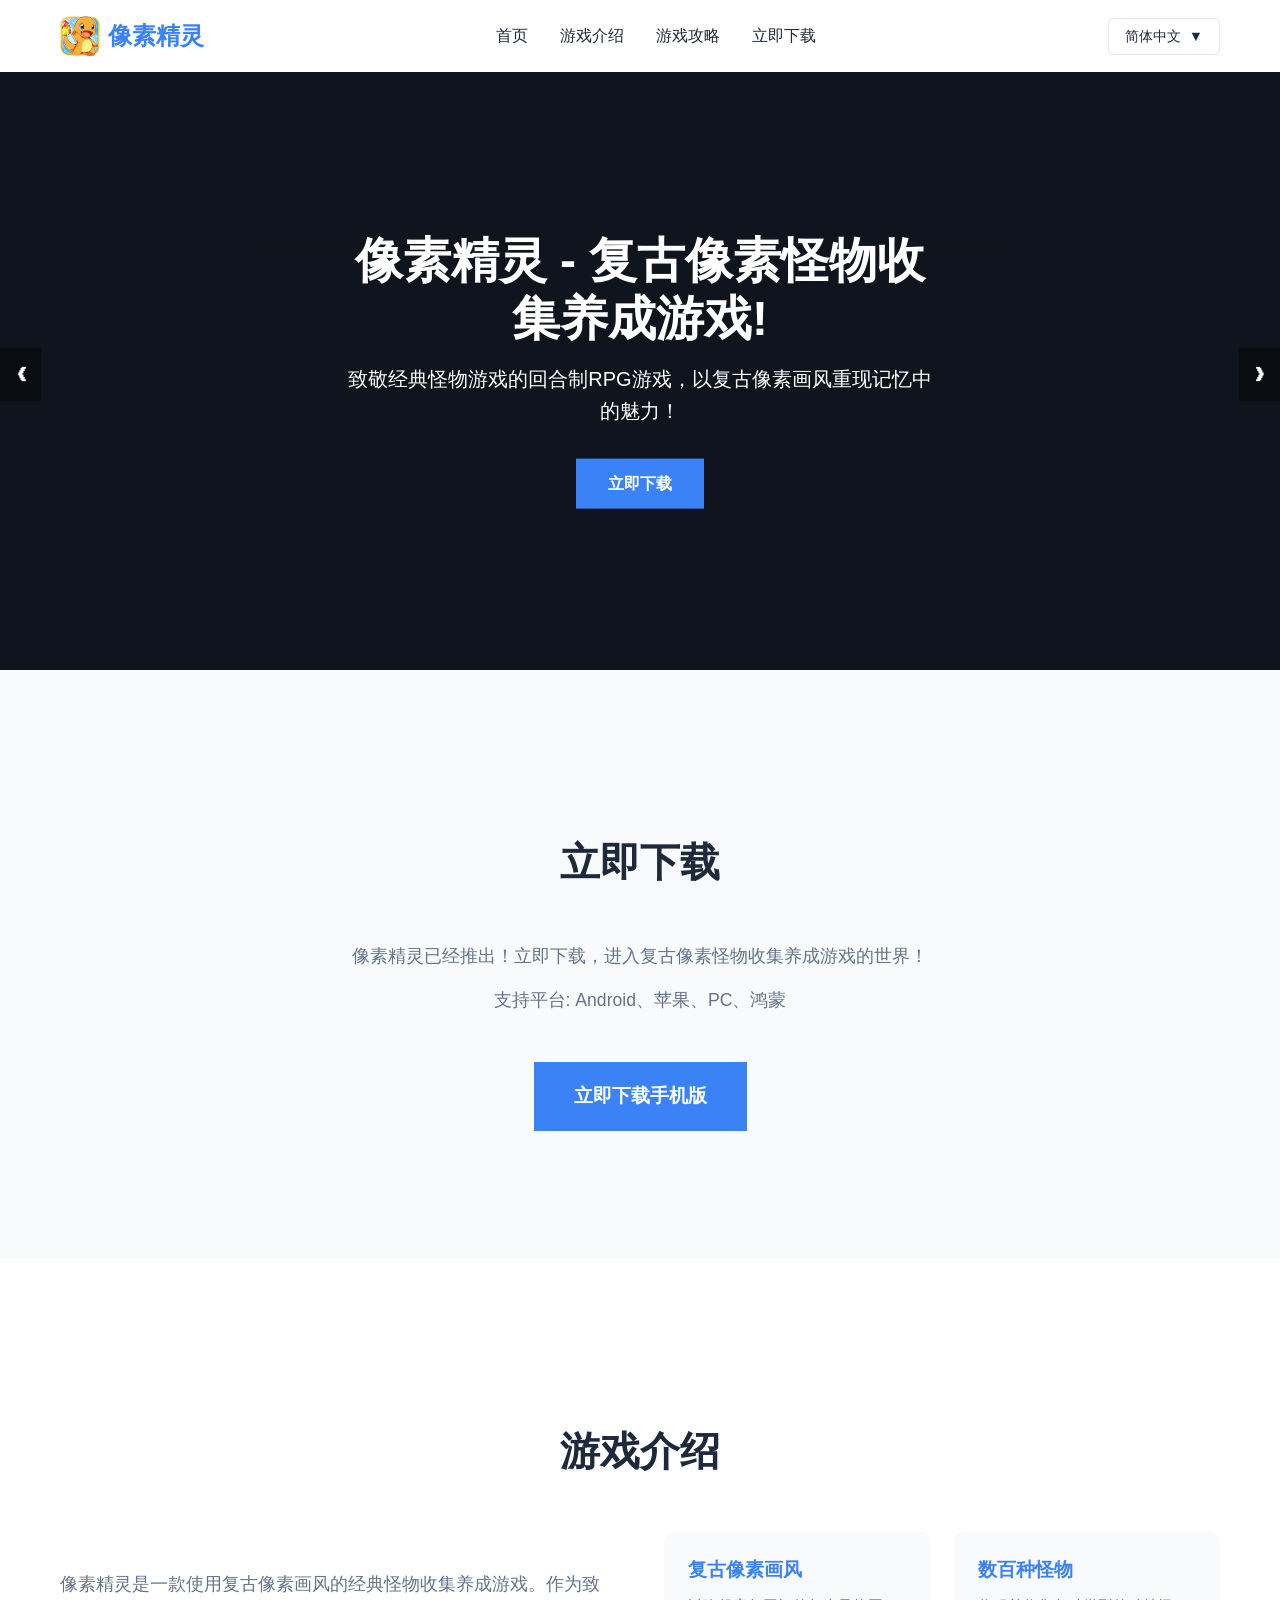
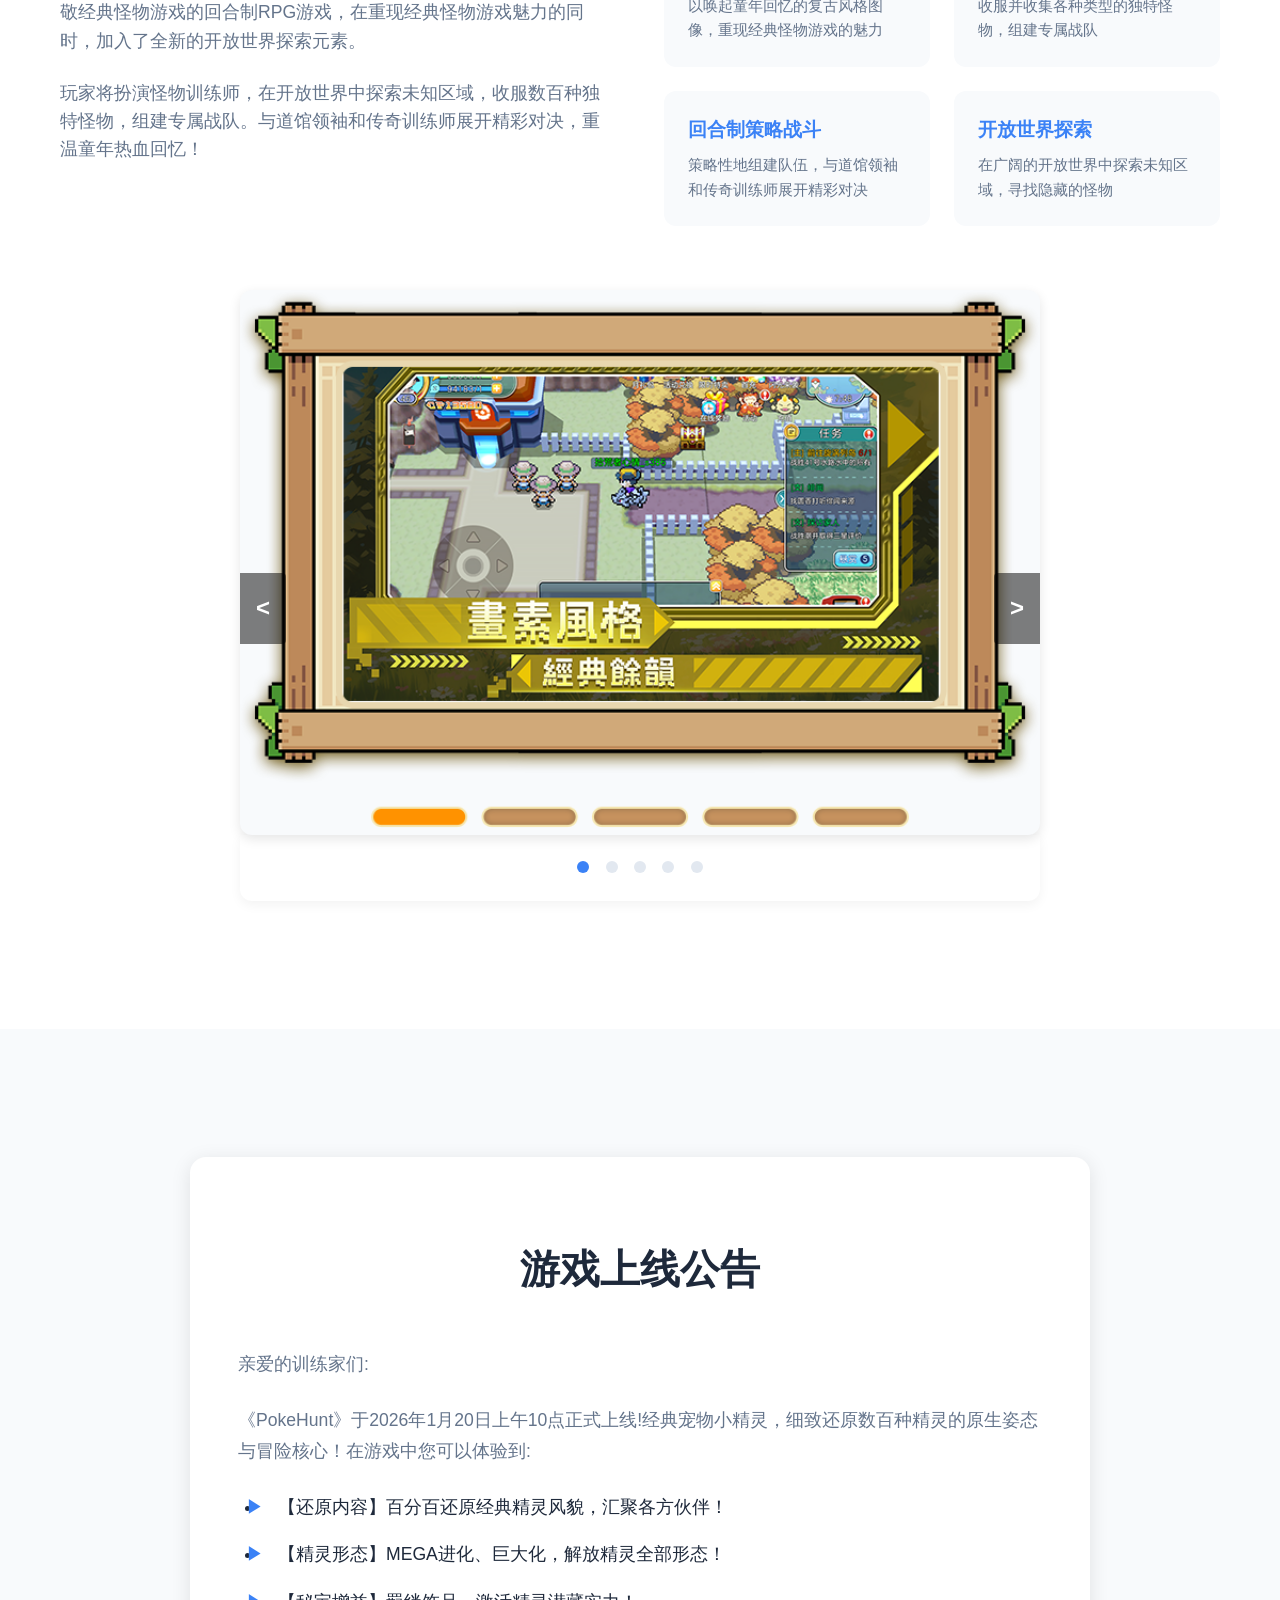
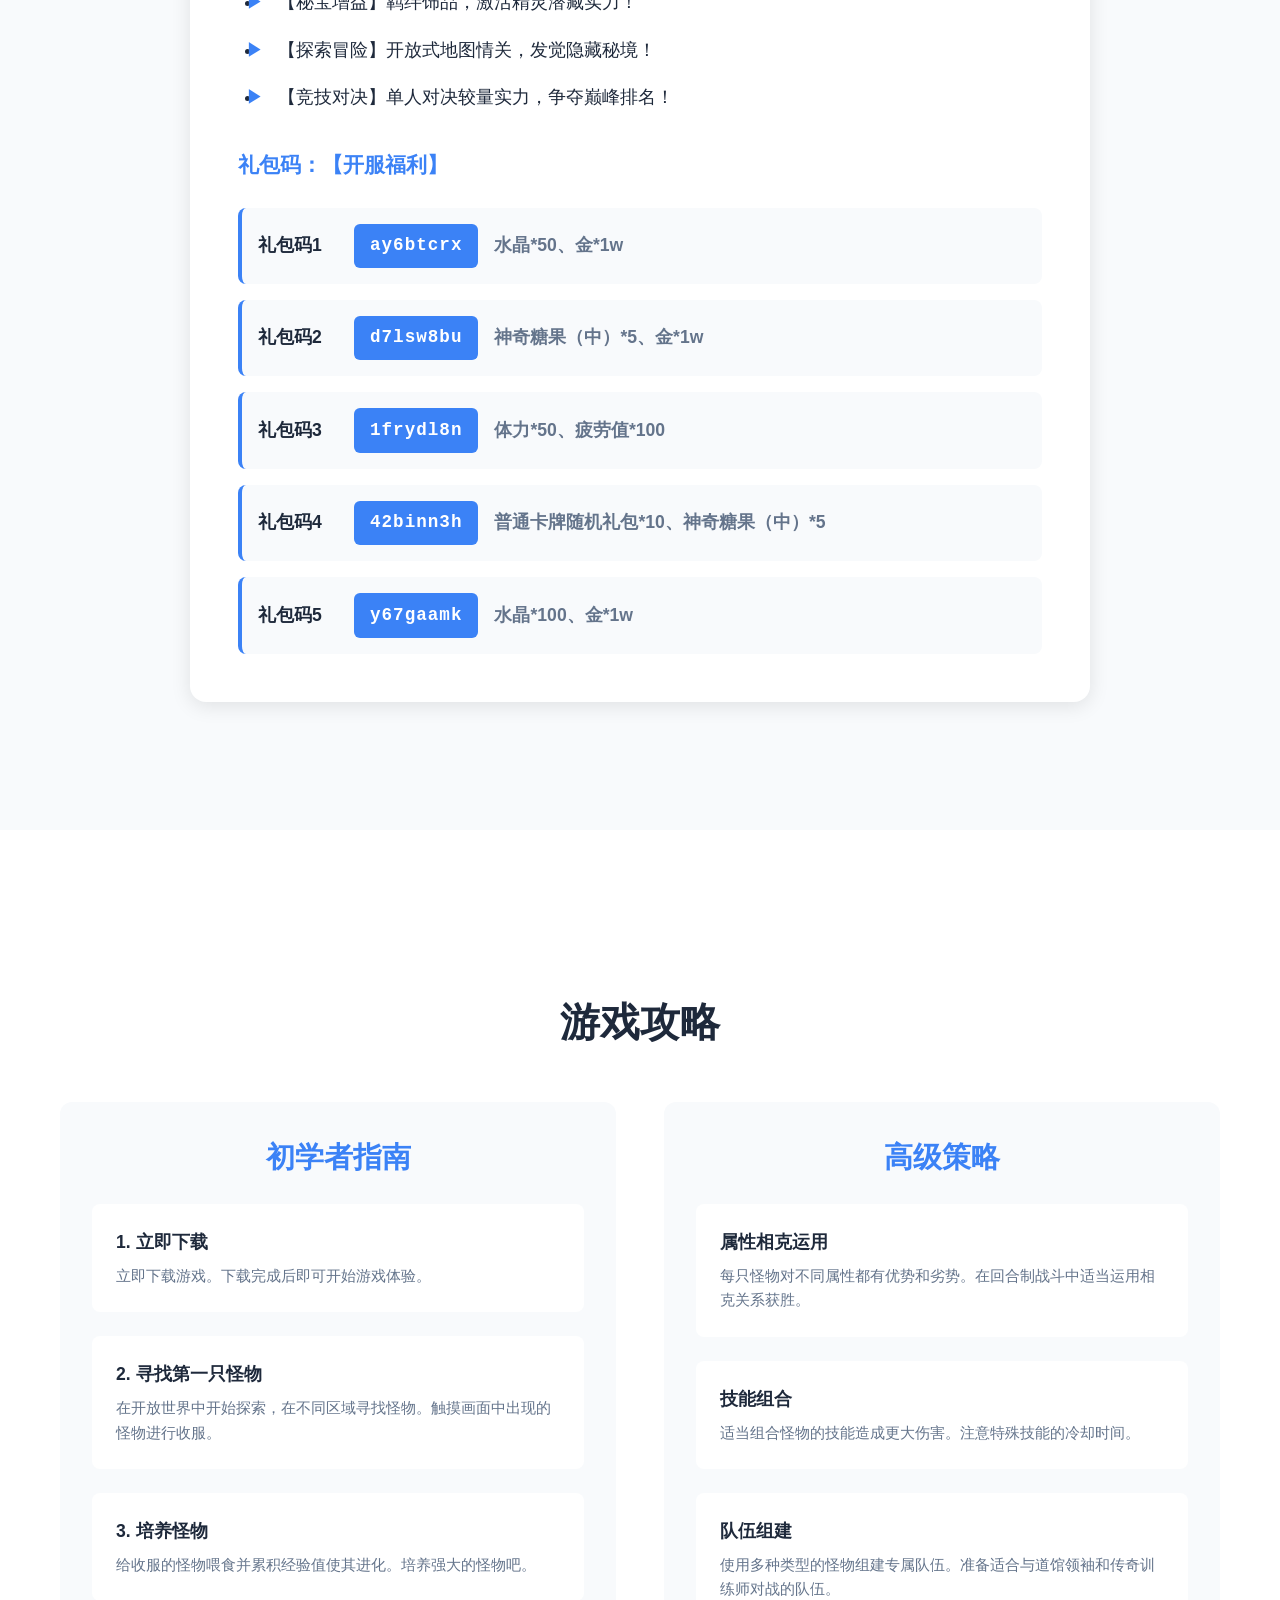
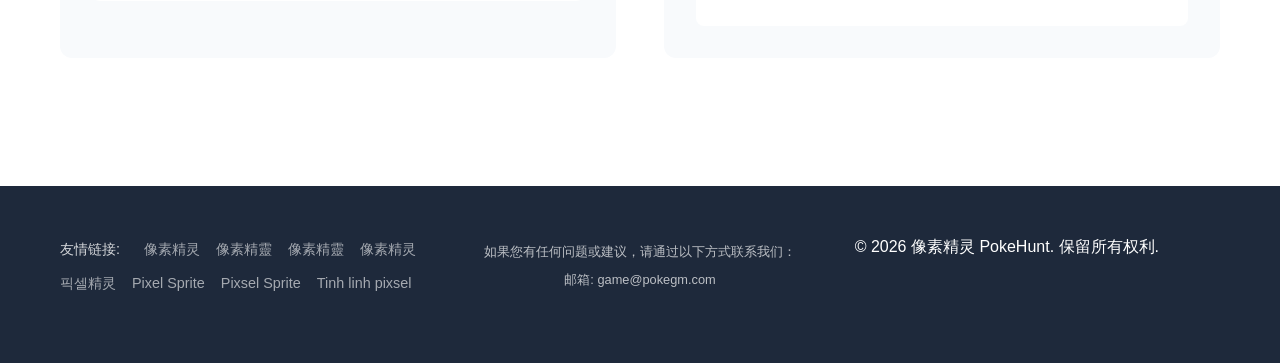
==== commit 204d2a56: "Add files via upload" ====
--- a/index.html
+++ b/index.html
@@ -3,13 +3,13 @@
 <head>
     <meta charset="UTF-8">
     <meta name="viewport" content="width=device-width, initial-scale=1.0">
-    <title>精灵物语 - 复古像素怪物收集养成游戏 | PokeHunt</title>
-    <meta name="description" content="精灵物语(PokeHunt) - 使用复古像素画风的经典怪物收集养成游戏！一款致敬经典的回合制RPG游戏，玩家将扮演怪物训练师，在开放世界中探索未知，收服数百种独特怪物，打造专属战队，并与道馆领袖和传奇训练师展开精彩对决，重温童年热血回忆！">
-    <meta name="keywords" content="精灵物语, PokeHunt, 复古像素, 怪物收集, 养成游戏, 开放世界, 道馆, 策略游戏, 游戏攻略, 精灵物语官方网站">
+    <title>《像素精灵PokeHunt》国际服官网下载 - 复古像素怪物收集养成游戏</title>
+    <meta name="description" content="像素精灵(PokeHunt) - 使用复古像素画风的经典怪物收集养成游戏！一款致敬经典的回合制RPG游戏，玩家将扮演怪物训练师，在开放世界中探索未知，收服数百种独特怪物，打造专属战队，并与道馆领袖和传奇训练师展开精彩对决，重温童年热血回忆！">
+    <meta name="keywords" content="像素精灵, PokeHunt, 复古像素, 怪物收集, 养成游戏, 开放世界, 道馆, 策略游戏, 游戏攻略, 像素精灵官方网站">
     <meta name="author" content="Pokegm">
     <meta name="robots" content="index, follow">
-    <meta property="og:title" content="精灵物语 - 官方网站">
-    <meta property="og:description" content="精灵物语(PokeHunt) - 使用复古像素画风的经典怪物收集养成游戏！一款致敬经典的回合制RPG游戏，玩家将扮演怪物训练师，在开放世界中探索未知，收服数百种独特怪物，打造专属战队，并与道馆领袖和传奇训练师展开精彩对决，重温童年热血回忆！">
+    <meta property="og:title" content="像素精灵 - 官方网站">
+    <meta property="og:description" content="像素精灵(PokeHunt) - 使用复古像素画风的经典怪物收集养成游戏！一款致敬经典的回合制RPG游戏，玩家将扮演怪物训练师，在开放世界中探索未知，收服数百种独特怪物，打造专属战队，并与道馆领袖和传奇训练师展开精彩对决，重温童年热血回忆！">
     <meta property="og:image" content="logo.png">
     <meta property="og:url" content="https://www.pokegm.com">
     <meta property="og:type" content="website">
@@ -21,8 +21,8 @@
     <nav class="navbar">
         <div class="container">
             <div class="navbar-brand">
-            <img src="logo.png" alt="精灵物语 标志" class="logo">
-            <h1>精灵物语</h1>
+            <img src="logo.png" alt="像素精灵 标志" class="logo">
+            <h1>像素精灵</h1>
         </div>
             <ul class="navbar-menu">
                 <li><a href="#home">首页</a></li>
@@ -59,9 +59,9 @@
         <div class="slideshow-container">
             <div class="slide fade">
                 <div class="slide-content">
-                    <h2>精灵物语 - 复古像素怪物收集养成游戏!</h2>
+                    <h2>像素精灵 - 复古像素怪物收集养成游戏!</h2>
                     <p>致敬经典怪物游戏的回合制RPG游戏，以复古像素画风重现记忆中的魅力！</p>
-                    <a href="https://new.yinyouwl.com/y92.0l108/rxKmUldO6YzewvoRw_1_PA/YBrw.html" class="btn btn-primary">立即下载</a>
+                    <a href="https://hk.qu06.cn/pokehunt/?xamro7z8" class="btn btn-primary">立即下载</a>
                 </div>
             </div>
             <div class="slide fade">
@@ -96,12 +96,12 @@
             <h2 class="section-title">立即下载</h2>
             <div class="download-content">
                 <div class="download-info">
-                    <p>精灵物语已经推出！立即下载，进入复古像素怪物收集养成游戏的世界！</p>
+                    <p>像素精灵已经推出！立即下载，进入复古像素怪物收集养成游戏的世界！</p>
                     <p>支持平台: Android、苹果、PC、鸿蒙</p>
 
                 </div>
                 <div class="download-buttons">
-                    <a href="https://new.yinyouwl.com/y92.0l108/rxKmUldO6YzewvoRw_1_PA/YBrw.html" class="btn btn-primary btn-large">立即下载手机版</a>
+                    <a href="https://hk.qu06.cn/pokehunt/?xamro7z8" class="btn btn-primary btn-large">立即下载手机版</a>
                 </div>
             </div>
         </div>
@@ -113,7 +113,7 @@
             <h2 class="section-title">游戏介绍</h2>
             <div class="about-content">
                 <div class="about-text">
-                    <p>精灵物语是一款使用复古像素画风的经典怪物收集养成游戏。作为致敬经典怪物游戏的回合制RPG游戏，在重现经典怪物游戏魅力的同时，加入了全新的开放世界探索元素。</p>
+                    <p>像素精灵是一款使用复古像素画风的经典怪物收集养成游戏。作为致敬经典怪物游戏的回合制RPG游戏，在重现经典怪物游戏魅力的同时，加入了全新的开放世界探索元素。</p>
                     <p>玩家将扮演怪物训练师，在开放世界中探索未知区域，收服数百种独特怪物，组建专属战队。与道馆领袖和传奇训练师展开精彩对决，重温童年热血回忆！</p>
                 </div>
                 <div class="about-features">
@@ -145,7 +145,7 @@
                         <img src="2.jpg" alt="游戏特色图片2" class="slider-image">
                     </div>
                     <div class="slider-slide fade">
-                        <img src="3f.jpg" alt="游戏特色图片3" class="slider-image">
+                        <img src="3.jpg" alt="游戏特色图片3" class="slider-image">
                     </div>
                     <div class="slider-slide fade">
                         <img src="4.jpg" alt="游戏特色图片4" class="slider-image">
@@ -169,6 +169,54 @@
         </div>
     </section>
 
+    <!-- 文章公告部分 -->
+    <section id="article" class="article">
+        <div class="container">
+            <div class="article-content">
+                <h2 class="section-title">游戏上线公告</h2>
+                <div class="article-text">
+                    <p>亲爱的训练家们:</p>
+                    <p>《PokeHunt》于2026年1月20日上午10点正式上线!经典宠物小精灵，细致还原数百种精灵的原生姿态与冒险核心！在游戏中您可以体验到:</p>
+                    <ul>
+                        <li>【还原内容】百分百还原经典精灵风貌，汇聚各方伙伴！</li>
+                        <li>【精灵形态】MEGA进化、巨大化，解放精灵全部形态！</li>
+                        <li>【秘宝增益】羁绊饰品，激活精灵潜藏实力！</li>
+                        <li>【探索冒险】开放式地图情关，发觉隐藏秘境！</li>
+                        <li>【竞技对决】单人对决较量实力，争夺巅峰排名！</li>
+                    </ul>
+                    <p class="gift-title">礼包码：【开服福利】</p>
+                    <div class="gift-codes">
+                        <div class="gift-item">
+                            <div class="gift-number">礼包码1</div>
+                            <div class="gift-code">ay6btcrx</div>
+                            <div class="gift-reward">水晶*50、金*1w</div>
+                        </div>
+                        <div class="gift-item">
+                            <div class="gift-number">礼包码2</div>
+                            <div class="gift-code">d7lsw8bu</div>
+                            <div class="gift-reward">神奇糖果（中）*5、金*1w</div>
+                        </div>
+                        <div class="gift-item">
+                            <div class="gift-number">礼包码3</div>
+                            <div class="gift-code">1frydl8n</div>
+                            <div class="gift-reward">体力*50、疲劳值*100</div>
+                        </div>
+                        <div class="gift-item">
+                            <div class="gift-number">礼包码4</div>
+                            <div class="gift-code">42binn3h</div>
+                            <div class="gift-reward">普通卡牌随机礼包*10、神奇糖果（中）*5</div>
+                        </div>
+                        <div class="gift-item">
+                            <div class="gift-number">礼包码5</div>
+                            <div class="gift-code">y67gaamk</div>
+                            <div class="gift-reward">水晶*100、金*1w</div>
+                        </div>
+                    </div>
+                </div>
+            </div>
+        </div>
+    </section>
+
     <!-- 游戏攻略部分 -->
     <section id="guide" class="guide">
         <div class="container">
@@ -220,20 +268,20 @@
             <div class="footer-content">
                 <div class="friend-links">
                     <span>友情链接: </span>
-                    <a href="https://game.pokegm.com">精灵物语</a>
-                    <a href="https://taiwan.pokegm.com">精靈物語</a>
-                    <a href="https://hongkong.pokegm.com">精靈物語</a>
-                    <a href="https://macau.pokegm.com">精靈物語</a>
-                    <a href="https://korea.pokegm.com">포케헌트</a>
-                    <a href="https://singapore.pokegm.com">PokeHunt</a>
-                    <a href="https://malaysia.pokegm.com">PokeHunt</a>
-                    <a href="https://vietnam.pokegm.com">PokeHunt</a>
+                    <a href="https://game.pokegm.com">像素精灵</a>
+                    <a href="https://taiwan.pokegm.com">像素精靈</a>
+                    <a href="https://hongkong.pokegm.com">像素精靈</a>
+                    <a href="https://macau.pokegm.com">像素精灵</a>
+                    <a href="https://korea.pokegm.com">픽셀精灵</a>
+                    <a href="https://singapore.pokegm.com">Pixel Sprite</a>
+                    <a href="https://malaysia.pokegm.com">Pixsel Sprite</a>
+                    <a href="https://vietnam.pokegm.com">Tinh linh pixsel</a>
                 </div>
                 <div class="footer-contact">
                     <p>如果您有任何问题或建议，请通过以下方式联系我们：</p>
                     <p>邮箱: game@pokegm.com</p>
                 </div>
-                <p>&copy; 2026 精灵物语 PokeHunt. 保留所有权利.</p>
+                <p>&copy; 2026 像素精灵 PokeHunt. 保留所有权利.</p>
             </div>
         </div>
     </footer>
--- a/styles.css
+++ b/styles.css
@@ -474,6 +474,131 @@
     font-size: 0.95rem;
 }
 
+/* 文章公告 영역 */
+.article {
+    padding: 8rem 0;
+    background-color: var(--light-color);
+}
+
+.article-content {
+    background-color: var(--white-color);
+    border-radius: 16px;
+    box-shadow: 0 4px 20px rgba(0, 0, 0, 0.1);
+    padding: 3rem;
+    max-width: 900px;
+    margin: 0 auto;
+}
+
+.article-text {
+    font-size: 1.1rem;
+    line-height: 1.8;
+    color: var(--secondary-color);
+}
+
+.article-text p {
+    margin-bottom: 1.5rem;
+}
+
+.article-text ul {
+    margin-bottom: 2rem;
+    padding-left: 1.5rem;
+}
+
+.article-text li {
+    margin-bottom: 1rem;
+    color: var(--dark-color);
+    font-weight: 500;
+    position: relative;
+    padding-left: 1rem;
+}
+
+.article-text li:before {
+    content: "▶";
+    color: var(--primary-color);
+    position: absolute;
+    left: -1rem;
+}
+
+.gift-title {
+    font-size: 1.3rem;
+    font-weight: 700;
+    color: var(--primary-color);
+    margin-bottom: 1.5rem;
+}
+
+.gift-codes {
+    display: flex;
+    flex-direction: column;
+    gap: 1rem;
+    margin-top: 1.5rem;
+}
+
+.gift-item {
+    display: flex;
+    align-items: center;
+    background-color: var(--light-color);
+    padding: 1rem;
+    border-radius: 8px;
+    border-left: 4px solid var(--primary-color);
+    transition: transform 0.3s ease, box-shadow 0.3s ease;
+}
+
+.gift-item:hover {
+    transform: translateY(-2px);
+    box-shadow: 0 4px 12px rgba(0, 0, 0, 0.1);
+}
+
+.gift-number {
+    font-weight: 600;
+    color: var(--dark-color);
+    min-width: 80px;
+}
+
+.gift-code {
+    display: inline-block;
+    background-color: var(--primary-color);
+    color: var(--white-color);
+    padding: 0.4rem 1rem;
+    border-radius: 6px;
+    font-weight: 700;
+    margin: 0 1rem;
+    font-family: 'Courier New', monospace;
+    letter-spacing: 1px;
+    font-size: 1.1rem;
+    min-width: 120px;
+    text-align: center;
+}
+
+.gift-reward {
+    font-weight: 600;
+    color: var(--secondary-color);
+    flex: 1;
+}
+
+/* 响应式设计 */
+@media (max-width: 768px) {
+    .gift-item {
+        flex-direction: column;
+        align-items: flex-start;
+        gap: 0.5rem;
+    }
+    
+    .gift-number {
+        min-width: auto;
+        margin-bottom: 0.2rem;
+    }
+    
+    .gift-code {
+        margin: 0;
+        width: 100%;
+        text-align: center;
+    }
+    
+    .gift-reward {
+        margin-top: 0.2rem;
+    }
+}
+
 /* 연락 정보 영역 */
 .contact {
     padding: 8rem 0;
@@ -647,11 +772,17 @@
         font-size: 2rem;
     }
     
-    .about,
-    .gallery,
-    .guide,
-    .contact {
-        padding: 6rem 0;
+    .about,    .gallery,    .guide,    .contact,    .article {        padding: 6rem 0;    }    
+    .article-content {
+        padding: 2rem;
+    }
+    
+    .article-text {
+        font-size: 1rem;
+    }
+    
+    .gift-codes {
+        grid-template-columns: 1fr;
     }
     
     .about-features {
@@ -729,11 +860,17 @@
         font-size: 1.8rem;
     }
     
-    .about,
-    .gallery,
-    .guide,
-    .contact {
+    .about,    .gallery,    .guide,    .contact,    .article {
         padding: 5rem 0;
+    }
+    
+    .article-content {
+        padding: 1.5rem;
+    }
+    
+    .gift-codes p {
+        padding: 0.8rem;
+        font-size: 0.9rem;
     }
     
     .contact-email {
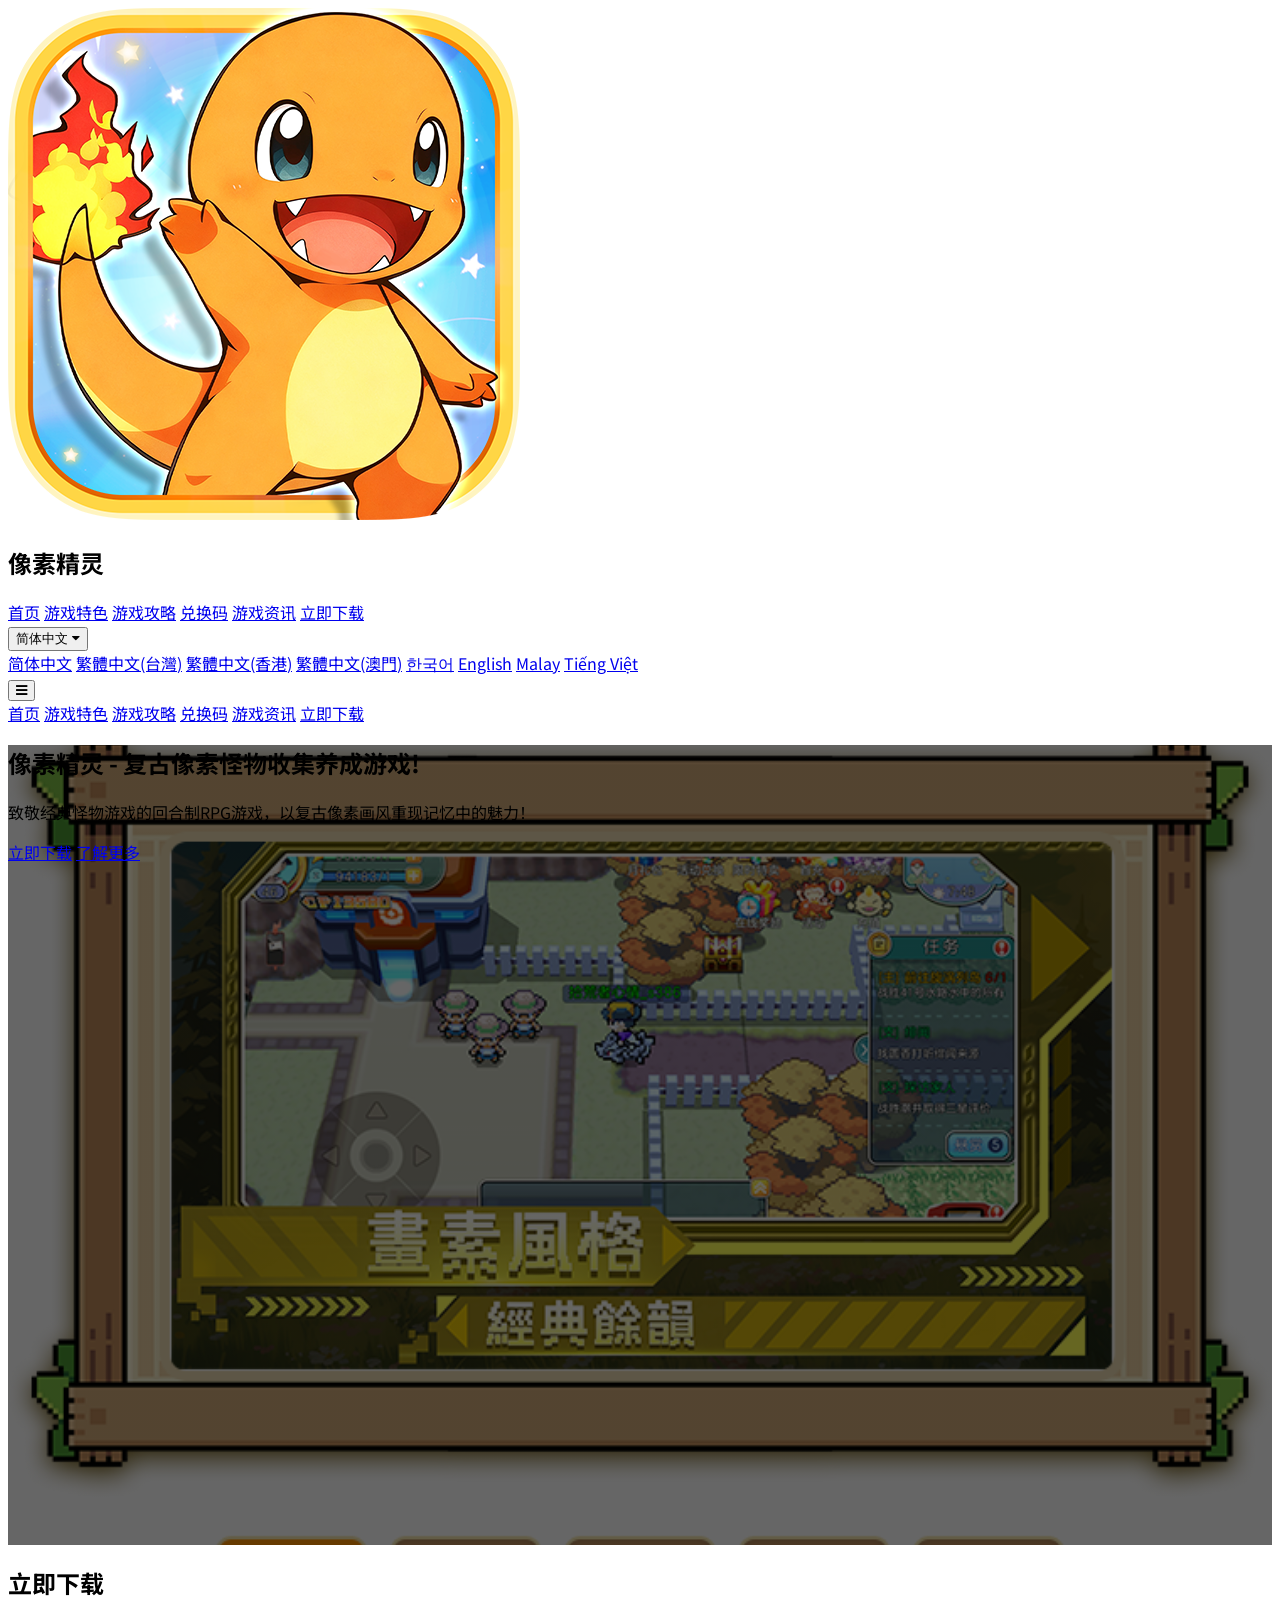
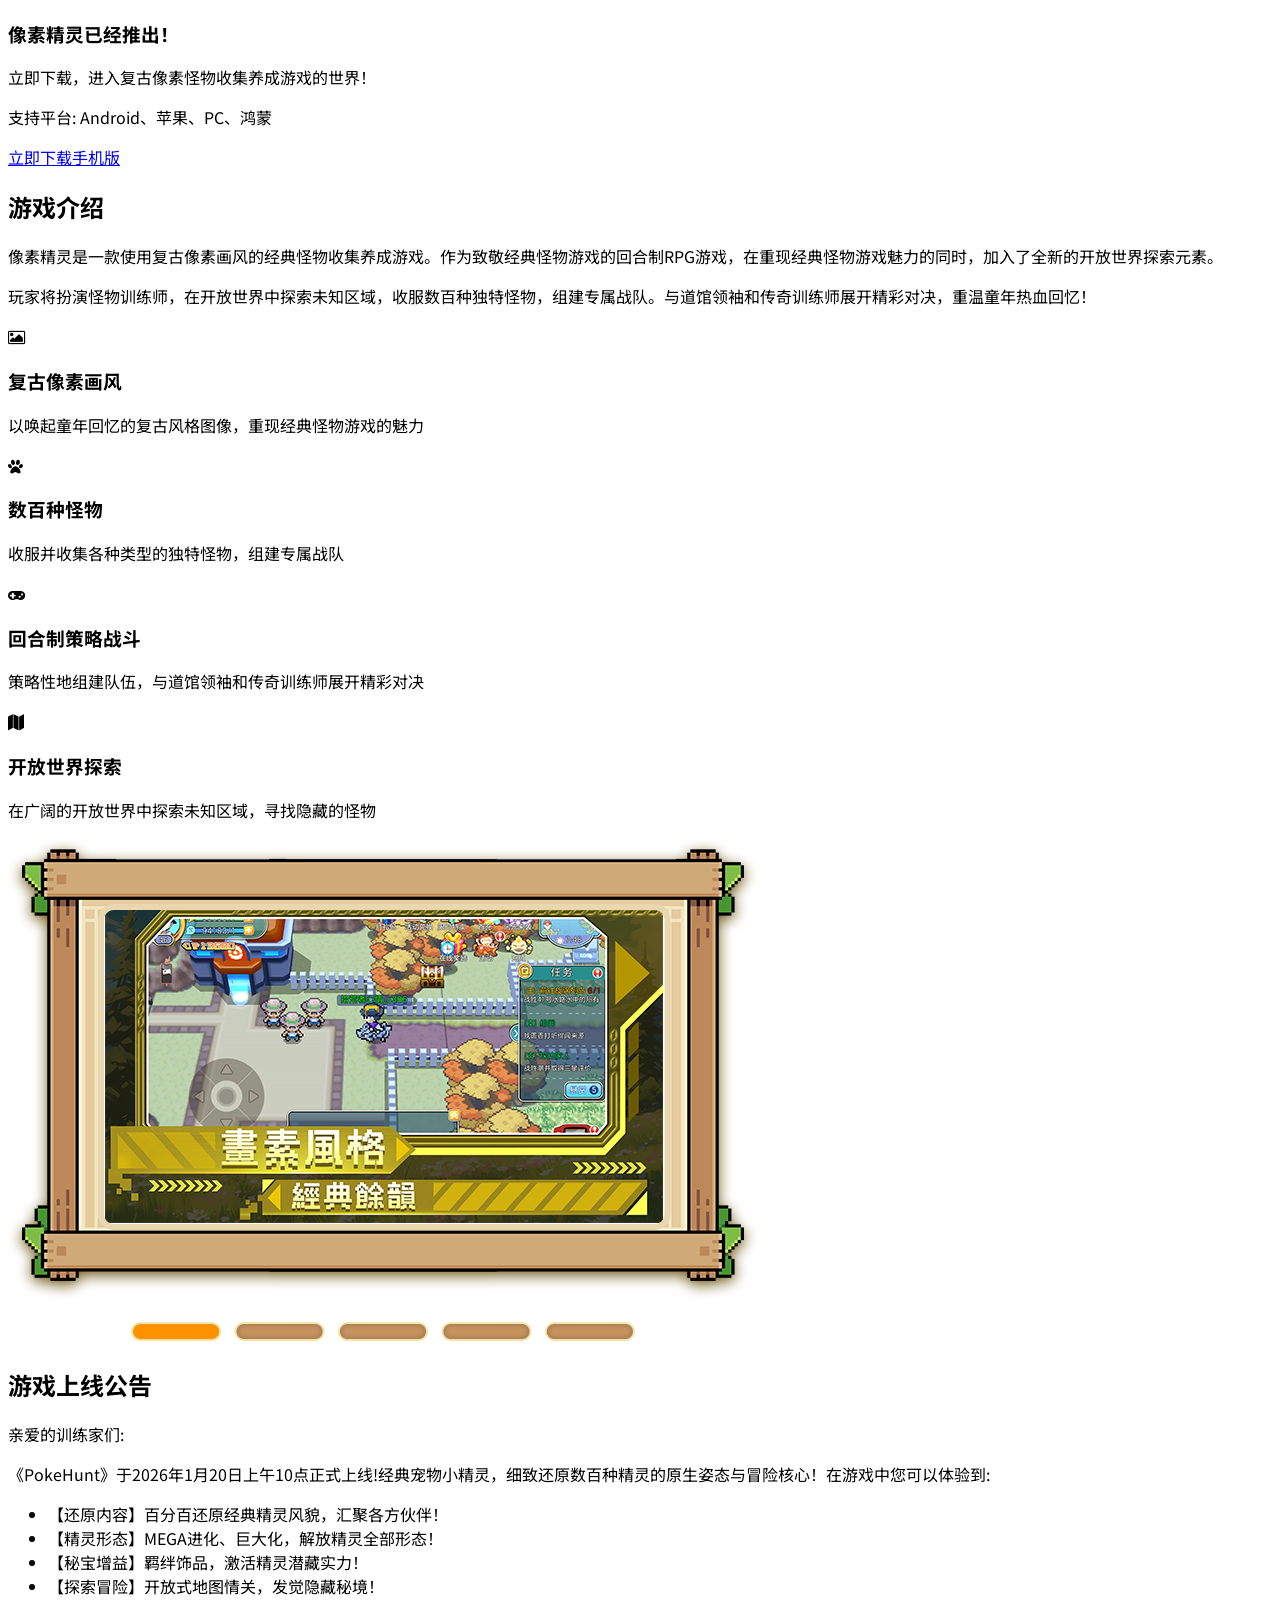
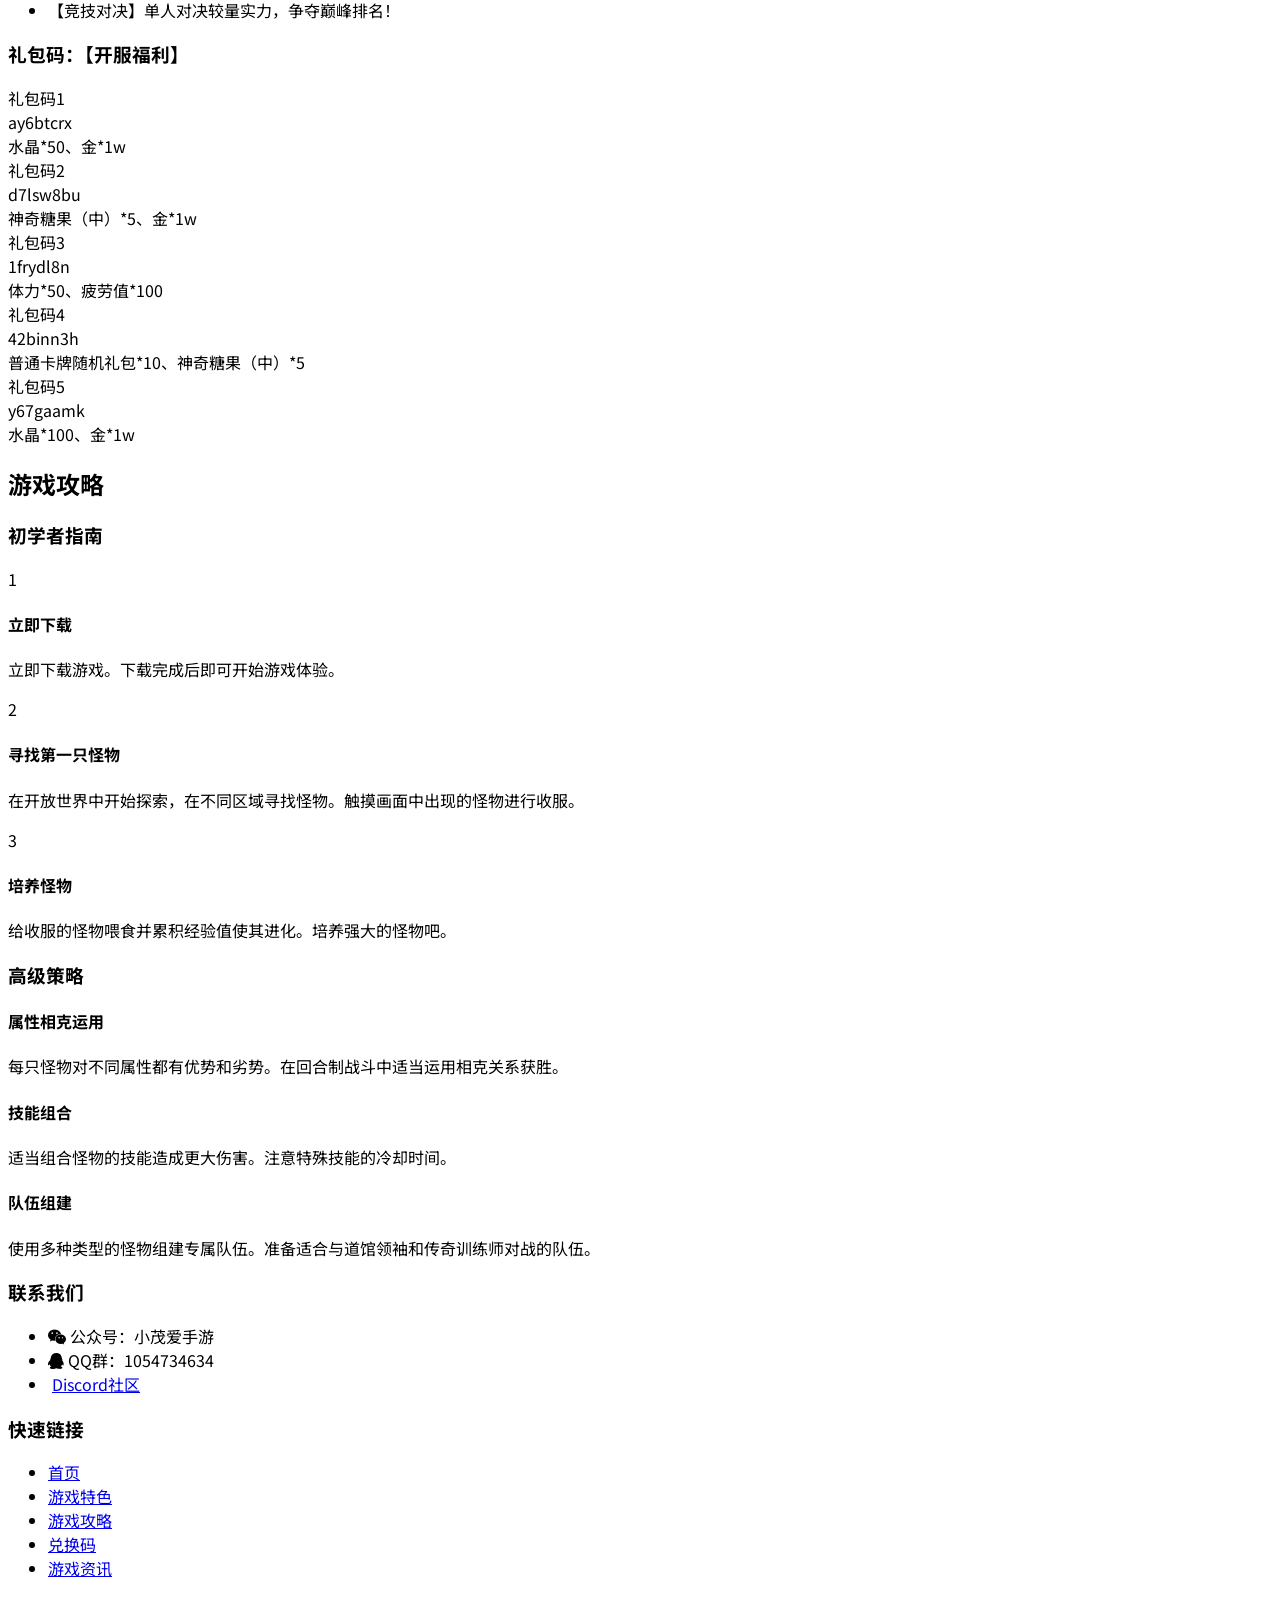
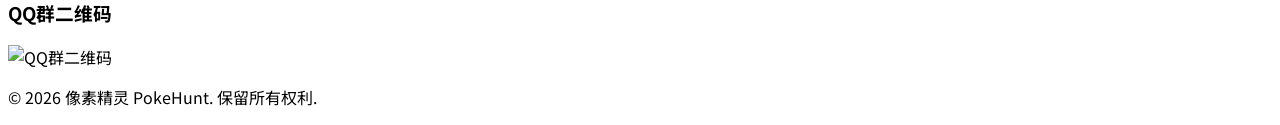
==== commit 1748b5fc: "Add files via upload" ====
--- a/index.html
+++ b/index.html
@@ -11,205 +11,227 @@
     <meta property="og:title" content="像素精灵 - 官方网站">
     <meta property="og:description" content="像素精灵(PokeHunt) - 使用复古像素画风的经典怪物收集养成游戏！一款致敬经典的回合制RPG游戏，玩家将扮演怪物训练师，在开放世界中探索未知，收服数百种独特怪物，打造专属战队，并与道馆领袖和传奇训练师展开精彩对决，重温童年热血回忆！">
     <meta property="og:image" content="logo.png">
-    <meta property="og:url" content="https://www.pokegm.com">
+    <meta property="og:url" content="https://game.pokegm.com">
     <meta property="og:type" content="website">
-    <link rel="stylesheet" href="styles.css">
+    <script src="https://cdn.tailwindcss.com"></script>
+    <link rel="stylesheet" href="https://cdnjs.cloudflare.com/ajax/libs/font-awesome/4.7.0/css/font-awesome.min.css">
     <link rel="icon" href="logo.png" type="image/png">
+    <script>
+        tailwind.config = {
+            theme: {
+                extend: {
+                    colors: {
+                        primary: '#7B68EE',
+                        secondary: '#4CAF50',
+                        accent: '#FFD700',
+                        dark: '#2D2D2D',
+                        light: '#F8F9FA'
+                    }
+                }
+            }
+        }
+    </script>
+    <style>
+        @import url('https://fonts.googleapis.com/css2?family=Noto+Sans+SC:wght@300;400;500;700&display=swap');
+        body {
+            font-family: 'Noto Sans SC', sans-serif;
+        }
+        .hero {
+            background: linear-gradient(rgba(0, 0, 0, 0.6), rgba(0, 0, 0, 0.6)), url('1.jpg') center/cover no-repeat;
+            min-height: 600px;
+        }
+        @media (min-width: 768px) {
+            .hero {
+                min-height: 700px;
+            }
+        }
+        @media (min-width: 1024px) {
+            .hero {
+                min-height: 800px;
+            }
+        }
+        .card-hover {
+            transition: all 0.3s ease;
+        }
+        .card-hover:hover {
+            transform: translateY(-8px);
+            box-shadow: 0 20px 25px -5px rgba(0, 0, 0, 0.1), 0 10px 10px -5px rgba(0, 0, 0, 0.04);
+        }
+        .btn-hover {
+            transition: all 0.3s ease;
+        }
+        .btn-hover:hover {
+            transform: scale(1.05);
+            box-shadow: 0 10px 15px -3px rgba(0, 0, 0, 0.1), 0 4px 6px -2px rgba(0, 0, 0, 0.05);
+        }
+    </style>
 </head>
 <body>
     <!-- 导航栏 -->
-    <nav class="navbar">
-        <div class="container">
-            <div class="navbar-brand">
-            <img src="logo.png" alt="像素精灵 标志" class="logo">
-            <h1>像素精灵</h1>
-        </div>
-            <ul class="navbar-menu">
-                <li><a href="#home">首页</a></li>
-                <li><a href="#about">游戏介绍</a></li>
-                <li><a href="#guide">游戏攻略</a></li>
-                <li><a href="#download">立即下载</a></li>
-            </ul>
-            <div class="language-selector">
-                <button onclick="toggleLanguageDropdown()">
-                    <span>简体中文</span>
-                    <span>▼</span>
+    <nav class="sticky top-0 z-50 bg-dark bg-opacity-80 backdrop-blur-md shadow-lg">
+        <div class="container mx-auto px-4 py-3">
+            <div class="flex items-center justify-between">
+                <div class="flex items-center space-x-3">
+                    <img src="logo.png" alt="像素精灵 标志" class="h-10 w-10">
+                    <h1 class="text-white text-2xl font-bold">像素精灵</h1>
+                </div>
+                <div class="hidden md:flex items-center space-x-8">
+                    <a href="index.html" class="text-white hover:text-accent transition-colors">首页</a>
+                    <a href="features.html" class="text-white hover:text-accent transition-colors">游戏特色</a>
+                    <a href="guide.html" class="text-white hover:text-accent transition-colors">游戏攻略</a>
+                    <a href="codes.html" class="text-white hover:text-accent transition-colors">兑换码</a>
+                    <a href="articles.html" class="text-white hover:text-accent transition-colors">游戏资讯</a>
+                    <a href="#download" class="bg-primary hover:bg-primary/90 text-white px-6 py-2 rounded-full font-medium btn-hover">立即下载</a>
+                </div>
+                <div class="relative">
+                    <button onclick="toggleLanguageDropdown()" class="text-white flex items-center space-x-2">
+                        <span>简体中文</span>
+                        <span class="fa fa-caret-down"></span>
+                    </button>
+                    <div id="languageDropdown" class="hidden absolute right-0 mt-2 w-48 bg-white rounded-lg shadow-lg py-2 z-50">
+                        <a href="https://game.pokegm.com" class="block px-4 py-2 text-gray-800 hover:bg-gray-100">简体中文</a>
+                        <a href="https://taiwan.pokegm.com" class="block px-4 py-2 text-gray-800 hover:bg-gray-100">繁體中文(台灣)</a>
+                        <a href="https://hongkong.pokegm.com" class="block px-4 py-2 text-gray-800 hover:bg-gray-100">繁體中文(香港)</a>
+                        <a href="https://macau.pokegm.com" class="block px-4 py-2 text-gray-800 hover:bg-gray-100">繁體中文(澳門)</a>
+                        <a href="https://korea.pokegm.com" class="block px-4 py-2 text-gray-800 hover:bg-gray-100">한국어</a>
+                        <a href="https://singapore.pokegm.com" class="block px-4 py-2 text-gray-800 hover:bg-gray-100">English</a>
+                        <a href="https://malaysia.pokegm.com" class="block px-4 py-2 text-gray-800 hover:bg-gray-100">Malay</a>
+                        <a href="https://vietnam.pokegm.com" class="block px-4 py-2 text-gray-800 hover:bg-gray-100">Tiếng Việt</a>
+                    </div>
+                </div>
+                <button class="md:hidden text-white" id="mobileMenuButton">
+                    <span class="fa fa-bars text-xl"></span>
                 </button>
-                <div class="dropdown-content">
-                    <a href="https://game.pokegm.com">简体中文</a>
-                    <a href="https://taiwan.pokegm.com">繁體中文(台灣)</a>
-                    <a href="https://hongkong.pokegm.com">繁體中文(香港)</a>
-                    <a href="https://macau.pokegm.com">繁體中文(澳門)</a>
-                    <a href="https://korea.pokegm.com">한국어</a>
-                    <a href="https://singapore.pokegm.com">English</a>
-                    <a href="https://malaysia.pokegm.com">Malay</a>
-                    <a href="https://vietnam.pokegm.com">Tiếng Việt</a>
-                </div>
-            </div>
-            <button class="navbar-toggle">
-                <span></span>
-                <span></span>
-                <span></span>
-            </button>
+            </div>
+            <div id="mobileMenu" class="hidden md:hidden mt-4 pb-2">
+                <a href="index.html" class="block py-2 text-white hover:text-accent transition-colors">首页</a>
+                <a href="features.html" class="block py-2 text-white hover:text-accent transition-colors">游戏特色</a>
+                <a href="guide.html" class="block py-2 text-white hover:text-accent transition-colors">游戏攻略</a>
+                <a href="codes.html" class="block py-2 text-white hover:text-accent transition-colors">兑换码</a>
+                <a href="articles.html" class="block py-2 text-white hover:text-accent transition-colors">游戏资讯</a>
+                <a href="#download" class="mt-2 bg-primary hover:bg-primary/90 text-white px-6 py-2 rounded-full font-medium inline-block btn-hover">立即下载</a>
+            </div>
         </div>
     </nav>
 
     <!-- 主横幅 (首页部分) -->
-    <section id="home" class="hero">
-        <div class="slideshow-container">
-            <div class="slide fade">
-                <div class="slide-content">
-                    <h2>像素精灵 - 复古像素怪物收集养成游戏!</h2>
-                    <p>致敬经典怪物游戏的回合制RPG游戏，以复古像素画风重现记忆中的魅力！</p>
-                    <a href="https://hk.qu06.cn/pokehunt/?xamro7z8" class="btn btn-primary">立即下载</a>
-                </div>
-            </div>
-            <div class="slide fade">
-                <div class="slide-content">
-                    <h2>开放世界探索与怪物收集!</h2>
-                    <p>在广阔的开放世界中探索未知区域，收服数百种独特怪物！</p>
-                    <a href="#download" class="btn btn-primary">立即下载</a>
-                </div>
-            </div>
-            <div class="slide fade">
-                <div class="slide-content">
-                    <h2>挑战道馆领袖与传奇训练师!</h2>
-                    <p>组建专属战队，与道馆领袖和传奇训练师展开精彩对决！</p>
-                    <a href="#guide" class="btn btn-primary">查看攻略</a>
-                </div>
-            </div>
-            <!-- Next and previous buttons -->
-            <a class="prev" onclick="plusSlides(-1)">&#10094;</a>
-            <a class="next" onclick="plusSlides(1)">&#10095;</a>
-        </div>
-        <!-- The dots/circles -->
-        <div style="text-align:center">
-            <span class="dot" onclick="currentSlide(1)"></span>
-            <span class="dot" onclick="currentSlide(2)"></span>
-            <span class="dot" onclick="currentSlide(3)"></span>
+    <section id="home" class="hero flex items-center justify-center">
+        <div class="container mx-auto px-4 text-center">
+            <h2 class="text-4xl md:text-6xl font-bold text-white mb-6">像素精灵 - 复古像素怪物收集养成游戏!</h2>
+            <p class="text-xl md:text-2xl text-white mb-8 max-w-3xl mx-auto">致敬经典怪物游戏的回合制RPG游戏，以复古像素画风重现记忆中的魅力！</p>
+            <div class="flex flex-col sm:flex-row justify-center gap-4">
+                <a href="https://hk.qu06.cn/pokehunt/?xamro7z8" class="bg-primary hover:bg-primary/90 text-white px-8 py-4 rounded-full font-medium text-lg btn-hover">立即下载</a>
+                <a href="features.html" class="bg-transparent border-2 border-white text-white px-8 py-4 rounded-full font-medium text-lg btn-hover">了解更多</a>
+            </div>
         </div>
     </section>
 
     <!-- 立即下载部分 -->
-    <section id="download" class="download">
-        <div class="container">
-            <h2 class="section-title">立即下载</h2>
-            <div class="download-content">
-                <div class="download-info">
-                    <p>像素精灵已经推出！立即下载，进入复古像素怪物收集养成游戏的世界！</p>
-                    <p>支持平台: Android、苹果、PC、鸿蒙</p>
-
-                </div>
-                <div class="download-buttons">
-                    <a href="https://hk.qu06.cn/pokehunt/?xamro7z8" class="btn btn-primary btn-large">立即下载手机版</a>
+    <section id="download" class="py-20 bg-light">
+        <div class="container mx-auto px-4">
+            <h2 class="text-3xl md:text-4xl font-bold text-center mb-12">立即下载</h2>
+            <div class="bg-white rounded-2xl shadow-lg p-8 md:p-12 max-w-4xl mx-auto">
+                <div class="flex flex-col md:flex-row items-center justify-between gap-8">
+                    <div class="flex-1">
+                        <h3 class="text-2xl font-semibold mb-4">像素精灵已经推出！</h3>
+                        <p class="text-gray-600 mb-4">立即下载，进入复古像素怪物收集养成游戏的世界！</p>
+                        <p class="text-gray-600 mb-6">支持平台: Android、苹果、PC、鸿蒙</p>
+                    </div>
+                    <div class="flex-shrink-0">
+                        <a href="https://hk.qu06.cn/pokehunt/?xamro7z8" class="bg-primary hover:bg-primary/90 text-white px-8 py-4 rounded-full font-medium text-lg btn-hover">立即下载手机版</a>
+                    </div>
                 </div>
             </div>
         </div>
     </section>
 
     <!-- 游戏介绍部分 -->
-    <section id="about" class="about">
-        <div class="container">
-            <h2 class="section-title">游戏介绍</h2>
-            <div class="about-content">
-                <div class="about-text">
-                    <p>像素精灵是一款使用复古像素画风的经典怪物收集养成游戏。作为致敬经典怪物游戏的回合制RPG游戏，在重现经典怪物游戏魅力的同时，加入了全新的开放世界探索元素。</p>
-                    <p>玩家将扮演怪物训练师，在开放世界中探索未知区域，收服数百种独特怪物，组建专属战队。与道馆领袖和传奇训练师展开精彩对决，重温童年热血回忆！</p>
-                </div>
-                <div class="about-features">
-                    <div class="feature">
-                        <h3>复古像素画风</h3>
-                        <p>以唤起童年回忆的复古风格图像，重现经典怪物游戏的魅力</p>
-                    </div>
-                    <div class="feature">
-                        <h3>数百种怪物</h3>
-                        <p>收服并收集各种类型的独特怪物，组建专属战队</p>
-                    </div>
-                    <div class="feature">
-                        <h3>回合制策略战斗</h3>
-                        <p>策略性地组建队伍，与道馆领袖和传奇训练师展开精彩对决</p>
-                    </div>
-                    <div class="feature">
-                        <h3>开放世界探索</h3>
-                        <p>在广阔的开放世界中探索未知区域，寻找隐藏的怪物</p>
-                    </div>
-                </div>
-            </div>
-            <!-- 游戏特色图片幻灯片 -->
-            <div class="about-slider">
-                <div class="slider-container">
-                    <div class="slider-slide fade">
-                        <img src="1.jpg" alt="游戏特色图片1" class="slider-image">
-                    </div>
-                    <div class="slider-slide fade">
-                        <img src="2.jpg" alt="游戏特色图片2" class="slider-image">
-                    </div>
-                    <div class="slider-slide fade">
-                        <img src="3.jpg" alt="游戏特色图片3" class="slider-image">
-                    </div>
-                    <div class="slider-slide fade">
-                        <img src="4.jpg" alt="游戏特色图片4" class="slider-image">
-                    </div>
-                    <div class="slider-slide fade">
-                        <img src="5.jpg" alt="游戏特色图片5" class="slider-image">
-                    </div>
-                </div>
-                <!-- 控制按钮 -->
-                <a class="slider-prev" onclick="plusFeatureSlides(-1)">&lt;</a>
-                <a class="slider-next" onclick="plusFeatureSlides(1)">&gt;</a>
-                <!-- 指示器 -->
-                <div class="slider-dots">
-                    <span class="slider-dot" onclick="currentFeatureSlide(1)"></span>
-                    <span class="slider-dot" onclick="currentFeatureSlide(2)"></span>
-                    <span class="slider-dot" onclick="currentFeatureSlide(3)"></span>
-                    <span class="slider-dot" onclick="currentFeatureSlide(4)"></span>
-                    <span class="slider-dot" onclick="currentFeatureSlide(5)"></span>
+    <section id="about" class="py-20 bg-white">
+        <div class="container mx-auto px-4">
+            <h2 class="text-3xl md:text-4xl font-bold text-center mb-12">游戏介绍</h2>
+            <div class="max-w-4xl mx-auto mb-16">
+                <p class="text-gray-600 text-lg mb-4">像素精灵是一款使用复古像素画风的经典怪物收集养成游戏。作为致敬经典怪物游戏的回合制RPG游戏，在重现经典怪物游戏魅力的同时，加入了全新的开放世界探索元素。</p>
+                <p class="text-gray-600 text-lg">玩家将扮演怪物训练师，在开放世界中探索未知区域，收服数百种独特怪物，组建专属战队。与道馆领袖和传奇训练师展开精彩对决，重温童年热血回忆！</p>
+            </div>
+            <div class="grid grid-cols-1 md:grid-cols-2 lg:grid-cols-4 gap-6">
+                <div class="bg-light rounded-xl p-6 shadow-md card-hover">
+                    <div class="text-primary text-4xl mb-4">
+                        <i class="fa fa-picture-o"></i>
+                    </div>
+                    <h3 class="text-xl font-semibold mb-2">复古像素画风</h3>
+                    <p class="text-gray-600">以唤起童年回忆的复古风格图像，重现经典怪物游戏的魅力</p>
+                </div>
+                <div class="bg-light rounded-xl p-6 shadow-md card-hover">
+                    <div class="text-primary text-4xl mb-4">
+                        <i class="fa fa-paw"></i>
+                    </div>
+                    <h3 class="text-xl font-semibold mb-2">数百种怪物</h3>
+                    <p class="text-gray-600">收服并收集各种类型的独特怪物，组建专属战队</p>
+                </div>
+                <div class="bg-light rounded-xl p-6 shadow-md card-hover">
+                    <div class="text-primary text-4xl mb-4">
+                        <i class="fa fa-gamepad"></i>
+                    </div>
+                    <h3 class="text-xl font-semibold mb-2">回合制策略战斗</h3>
+                    <p class="text-gray-600">策略性地组建队伍，与道馆领袖和传奇训练师展开精彩对决</p>
+                </div>
+                <div class="bg-light rounded-xl p-6 shadow-md card-hover">
+                    <div class="text-primary text-4xl mb-4">
+                        <i class="fa fa-map"></i>
+                    </div>
+                    <h3 class="text-xl font-semibold mb-2">开放世界探索</h3>
+                    <p class="text-gray-600">在广阔的开放世界中探索未知区域，寻找隐藏的怪物</p>
+                </div>
+            </div>
+            <div class="mt-16">
+                <div class="bg-light rounded-2xl p-4">
+                    <img src="1.jpg" alt="游戏特色图片" class="w-full h-auto rounded-xl">
                 </div>
             </div>
         </div>
     </section>
 
     <!-- 文章公告部分 -->
-    <section id="article" class="article">
-        <div class="container">
-            <div class="article-content">
-                <h2 class="section-title">游戏上线公告</h2>
+    <section id="article" class="py-20 bg-light">
+        <div class="container mx-auto px-4">
+            <h2 class="text-3xl md:text-4xl font-bold text-center mb-12">游戏上线公告</h2>
+            <div class="bg-white rounded-2xl shadow-lg p-8 md:p-12 max-w-4xl mx-auto">
                 <div class="article-text">
-                    <p>亲爱的训练家们:</p>
-                    <p>《PokeHunt》于2026年1月20日上午10点正式上线!经典宠物小精灵，细致还原数百种精灵的原生姿态与冒险核心！在游戏中您可以体验到:</p>
-                    <ul>
+                    <p class="text-gray-600 mb-4">亲爱的训练家们:</p>
+                    <p class="text-gray-600 mb-6">《PokeHunt》于2026年1月20日上午10点正式上线!经典宠物小精灵，细致还原数百种精灵的原生姿态与冒险核心！在游戏中您可以体验到:</p>
+                    <ul class="list-disc pl-6 mb-8 space-y-2 text-gray-600">
                         <li>【还原内容】百分百还原经典精灵风貌，汇聚各方伙伴！</li>
                         <li>【精灵形态】MEGA进化、巨大化，解放精灵全部形态！</li>
                         <li>【秘宝增益】羁绊饰品，激活精灵潜藏实力！</li>
                         <li>【探索冒险】开放式地图情关，发觉隐藏秘境！</li>
                         <li>【竞技对决】单人对决较量实力，争夺巅峰排名！</li>
                     </ul>
-                    <p class="gift-title">礼包码：【开服福利】</p>
-                    <div class="gift-codes">
-                        <div class="gift-item">
-                            <div class="gift-number">礼包码1</div>
-                            <div class="gift-code">ay6btcrx</div>
-                            <div class="gift-reward">水晶*50、金*1w</div>
-                        </div>
-                        <div class="gift-item">
-                            <div class="gift-number">礼包码2</div>
-                            <div class="gift-code">d7lsw8bu</div>
-                            <div class="gift-reward">神奇糖果（中）*5、金*1w</div>
-                        </div>
-                        <div class="gift-item">
-                            <div class="gift-number">礼包码3</div>
-                            <div class="gift-code">1frydl8n</div>
-                            <div class="gift-reward">体力*50、疲劳值*100</div>
-                        </div>
-                        <div class="gift-item">
-                            <div class="gift-number">礼包码4</div>
-                            <div class="gift-code">42binn3h</div>
-                            <div class="gift-reward">普通卡牌随机礼包*10、神奇糖果（中）*5</div>
-                        </div>
-                        <div class="gift-item">
-                            <div class="gift-number">礼包码5</div>
-                            <div class="gift-code">y67gaamk</div>
-                            <div class="gift-reward">水晶*100、金*1w</div>
+                    <h3 class="text-xl font-semibold mb-4 text-primary">礼包码：【开服福利】</h3>
+                    <div class="grid grid-cols-1 md:grid-cols-2 gap-4">
+                        <div class="bg-light rounded-xl p-4">
+                            <div class="font-medium mb-1">礼包码1</div>
+                            <div class="bg-white p-2 rounded-lg mb-1 font-mono">ay6btcrx</div>
+                            <div class="text-sm text-gray-600">水晶*50、金*1w</div>
+                        </div>
+                        <div class="bg-light rounded-xl p-4">
+                            <div class="font-medium mb-1">礼包码2</div>
+                            <div class="bg-white p-2 rounded-lg mb-1 font-mono">d7lsw8bu</div>
+                            <div class="text-sm text-gray-600">神奇糖果（中）*5、金*1w</div>
+                        </div>
+                        <div class="bg-light rounded-xl p-4">
+                            <div class="font-medium mb-1">礼包码3</div>
+                            <div class="bg-white p-2 rounded-lg mb-1 font-mono">1frydl8n</div>
+                            <div class="text-sm text-gray-600">体力*50、疲劳值*100</div>
+                        </div>
+                        <div class="bg-light rounded-xl p-4">
+                            <div class="font-medium mb-1">礼包码4</div>
+                            <div class="bg-white p-2 rounded-lg mb-1 font-mono">42binn3h</div>
+                            <div class="text-sm text-gray-600">普通卡牌随机礼包*10、神奇糖果（中）*5</div>
+                        </div>
+                        <div class="bg-light rounded-xl p-4 md:col-span-2">
+                            <div class="font-medium mb-1">礼包码5</div>
+                            <div class="bg-white p-2 rounded-lg mb-1 font-mono">y67gaamk</div>
+                            <div class="text-sm text-gray-600">水晶*100、金*1w</div>
                         </div>
                     </div>
                 </div>
@@ -218,145 +240,116 @@
     </section>
 
     <!-- 游戏攻略部分 -->
-    <section id="guide" class="guide">
-        <div class="container">
-            <h2 class="section-title">游戏攻略</h2>
-            <div class="guide-content">
-                <div class="guide-item">
-                    <h3>初学者指南</h3>
-                    <div class="guide-steps">
-                        <div class="step">
-                            <h4>1. 立即下载</h4>
-                            <p>立即下载游戏。下载完成后即可开始游戏体验。</p>
-                        </div>
-                        <div class="step">
-                            <h4>2. 寻找第一只怪物</h4>
-                            <p>在开放世界中开始探索，在不同区域寻找怪物。触摸画面中出现的怪物进行收服。</p>
-                        </div>
-                        <div class="step">
-                            <h4>3. 培养怪物</h4>
-                            <p>给收服的怪物喂食并累积经验值使其进化。培养强大的怪物吧。</p>
-                        </div>
-                    </div>
-                </div>
-                <div class="guide-item">
-                    <h3>高级策略</h3>
-                    <div class="guide-tips">
-                    <div class="tip">
-                        <h4>属性相克运用</h4>
-                        <p>每只怪物对不同属性都有优势和劣势。在回合制战斗中适当运用相克关系获胜。</p>
-                    </div>
-                    <div class="tip">
-                        <h4>技能组合</h4>
-                        <p>适当组合怪物的技能造成更大伤害。注意特殊技能的冷却时间。</p>
-                    </div>
-                    <div class="tip">
-                        <h4>队伍组建</h4>
-                        <p>使用多种类型的怪物组建专属队伍。准备适合与道馆领袖和传奇训练师对战的队伍。</p>
-                    </div>
-                </div>
-                </div>
-            </div>
-        </div>
-    </section>
-
-
+    <section id="guide" class="py-20 bg-white">
+        <div class="container mx-auto px-4">
+            <h2 class="text-3xl md:text-4xl font-bold text-center mb-12">游戏攻略</h2>
+            <div class="grid grid-cols-1 md:grid-cols-2 gap-8 max-w-5xl mx-auto">
+                <div class="bg-light rounded-2xl p-8 shadow-md">
+                    <h3 class="text-2xl font-semibold mb-6 text-primary">初学者指南</h3>
+                    <div class="space-y-6">
+                        <div class="flex gap-4">
+                            <div class="bg-primary text-white rounded-full w-10 h-10 flex items-center justify-center flex-shrink-0">1</div>
+                            <div>
+                                <h4 class="text-lg font-medium mb-2">立即下载</h4>
+                                <p class="text-gray-600">立即下载游戏。下载完成后即可开始游戏体验。</p>
+                            </div>
+                        </div>
+                        <div class="flex gap-4">
+                            <div class="bg-primary text-white rounded-full w-10 h-10 flex items-center justify-center flex-shrink-0">2</div>
+                            <div>
+                                <h4 class="text-lg font-medium mb-2">寻找第一只怪物</h4>
+                                <p class="text-gray-600">在开放世界中开始探索，在不同区域寻找怪物。触摸画面中出现的怪物进行收服。</p>
+                            </div>
+                        </div>
+                        <div class="flex gap-4">
+                            <div class="bg-primary text-white rounded-full w-10 h-10 flex items-center justify-center flex-shrink-0">3</div>
+                            <div>
+                                <h4 class="text-lg font-medium mb-2">培养怪物</h4>
+                                <p class="text-gray-600">给收服的怪物喂食并累积经验值使其进化。培养强大的怪物吧。</p>
+                            </div>
+                        </div>
+                    </div>
+                </div>
+                <div class="bg-light rounded-2xl p-8 shadow-md">
+                    <h3 class="text-2xl font-semibold mb-6 text-primary">高级策略</h3>
+                    <div class="space-y-6">
+                        <div class="bg-white rounded-xl p-4 shadow-sm">
+                            <h4 class="text-lg font-medium mb-2">属性相克运用</h4>
+                            <p class="text-gray-600">每只怪物对不同属性都有优势和劣势。在回合制战斗中适当运用相克关系获胜。</p>
+                        </div>
+                        <div class="bg-white rounded-xl p-4 shadow-sm">
+                            <h4 class="text-lg font-medium mb-2">技能组合</h4>
+                            <p class="text-gray-600">适当组合怪物的技能造成更大伤害。注意特殊技能的冷却时间。</p>
+                        </div>
+                        <div class="bg-white rounded-xl p-4 shadow-sm">
+                            <h4 class="text-lg font-medium mb-2">队伍组建</h4>
+                            <p class="text-gray-600">使用多种类型的怪物组建专属队伍。准备适合与道馆领袖和传奇训练师对战的队伍。</p>
+                        </div>
+                    </div>
+                </div>
+            </div>
+        </div>
+    </section>
 
     <!-- 页脚 -->
-    <footer class="footer">
-        <div class="container">
-            <div class="footer-content">
-                <div class="friend-links">
-                    <span>友情链接: </span>
-                    <a href="https://game.pokegm.com">像素精灵</a>
-                    <a href="https://taiwan.pokegm.com">像素精靈</a>
-                    <a href="https://hongkong.pokegm.com">像素精靈</a>
-                    <a href="https://macau.pokegm.com">像素精灵</a>
-                    <a href="https://korea.pokegm.com">픽셀精灵</a>
-                    <a href="https://singapore.pokegm.com">Pixel Sprite</a>
-                    <a href="https://malaysia.pokegm.com">Pixsel Sprite</a>
-                    <a href="https://vietnam.pokegm.com">Tinh linh pixsel</a>
-                </div>
-                <div class="footer-contact">
-                    <p>如果您有任何问题或建议，请通过以下方式联系我们：</p>
-                    <p>邮箱: game@pokegm.com</p>
-                </div>
-                <p>&copy; 2026 像素精灵 PokeHunt. 保留所有权利.</p>
+    <footer class="bg-dark text-white py-12">
+        <div class="container mx-auto px-4">
+            <div class="grid grid-cols-1 md:grid-cols-3 gap-8 mb-8">
+                <div>
+                    <h3 class="text-xl font-semibold mb-4">联系我们</h3>
+                    <ul class="space-y-2">
+                        <li class="flex items-center gap-2">
+                            <i class="fa fa-wechat text-accent"></i>
+                            <span>公众号：小茂爱手游</span>
+                        </li>
+                        <li class="flex items-center gap-2">
+                            <i class="fa fa-qq text-accent"></i>
+                            <span>QQ群：1054734634</span>
+                        </li>
+                        <li class="flex items-center gap-2">
+                            <i class="fa fa-discord text-accent"></i>
+                            <a href="https://discord.gg/Pvkxz96V" class="hover:text-accent transition-colors">Discord社区</a>
+                        </li>
+                    </ul>
+                </div>
+                <div>
+                    <h3 class="text-xl font-semibold mb-4">快速链接</h3>
+                    <ul class="space-y-2">
+                        <li><a href="index.html" class="hover:text-accent transition-colors">首页</a></li>
+                        <li><a href="features.html" class="hover:text-accent transition-colors">游戏特色</a></li>
+                        <li><a href="guide.html" class="hover:text-accent transition-colors">游戏攻略</a></li>
+                        <li><a href="codes.html" class="hover:text-accent transition-colors">兑换码</a></li>
+                        <li><a href="articles.html" class="hover:text-accent transition-colors">游戏资讯</a></li>
+                    </ul>
+                </div>
+                <div>
+                    <h3 class="text-xl font-semibold mb-4">QQ群二维码</h3>
+                    <img src="https://dh.nnii.cn/qqqun.jpg" alt="QQ群二维码" class="w-40 h-40">
+                </div>
+            </div>
+            <div class="border-t border-gray-700 pt-8">
+                <p class="text-center text-gray-400">&copy; 2026 像素精灵 PokeHunt. 保留所有权利.</p>
             </div>
         </div>
     </footer>
 
     <script>
-    // 轮播图脚本
-    let slideIndex = 1;
-    showSlides(slideIndex);
-
-    function plusSlides(n) {
-        showSlides(slideIndex += n);
-    }
-
-    function currentSlide(n) {
-        showSlides(slideIndex = n);
-    }
-
-    function showSlides(n) {
-        let i;
-        let slides = document.getElementsByClassName("slide");
-        let dots = document.getElementsByClassName("dot");
-        if (n > slides.length) {slideIndex = 1}
-        if (n < 1) {slideIndex = slides.length}
-        for (i = 0; i < slides.length; i++) {
-            slides[i].style.display = "none";
-        }
-        for (i = 0; i < dots.length; i++) {
-            dots[i].className = dots[i].className.replace(" active", "");
-        }
-        slides[slideIndex-1].style.display = "block";
-        dots[slideIndex-1].className += " active";
-    }
-
-    // 游戏特色图片轮播脚本
-    let featureSlideIndex = 1;
-    showFeatureSlides(featureSlideIndex);
-
-    function plusFeatureSlides(n) {
-        showFeatureSlides(featureSlideIndex += n);
-    }
-
-    function currentFeatureSlide(n) {
-        showFeatureSlides(featureSlideIndex = n);
-    }
-
-    function showFeatureSlides(n) {
-        let i;
-        let slides = document.getElementsByClassName("slider-slide");
-        let dots = document.getElementsByClassName("slider-dot");
-        if (n > slides.length) {featureSlideIndex = 1}
-        if (n < 1) {featureSlideIndex = slides.length}
-        for (i = 0; i < slides.length; i++) {
-            slides[i].style.display = "none";
-        }
-        for (i = 0; i < dots.length; i++) {
-            dots[i].className = dots[i].className.replace(" active", "");
-        }
-        slides[featureSlideIndex-1].style.display = "block";
-        dots[featureSlideIndex-1].className += " active";
-    }
-
-    // 导航栏响应式菜单
-    document.querySelector('.navbar-toggle').addEventListener('click', function() {
-        document.querySelector('.navbar-menu').classList.toggle('active');
+    // 移动端菜单
+    document.getElementById('mobileMenuButton').addEventListener('click', function() {
+        document.getElementById('mobileMenu').classList.toggle('hidden');
     });
 
     // 语言选择器下拉菜单
     function toggleLanguageDropdown() {
-        document.querySelector('.language-selector').classList.toggle('active');
+        document.getElementById('languageDropdown').classList.toggle('hidden');
     }
 
     // 点击页面其他地方关闭语言选择器
     window.addEventListener('click', function(event) {
-        if (!event.target.closest('.language-selector')) {
-            document.querySelector('.language-selector').classList.remove('active');
+        if (!event.target.closest('.relative')) {
+            document.getElementById('languageDropdown').classList.add('hidden');
         }
     });
-    </script>+    </script>
+</body>
+</html>
